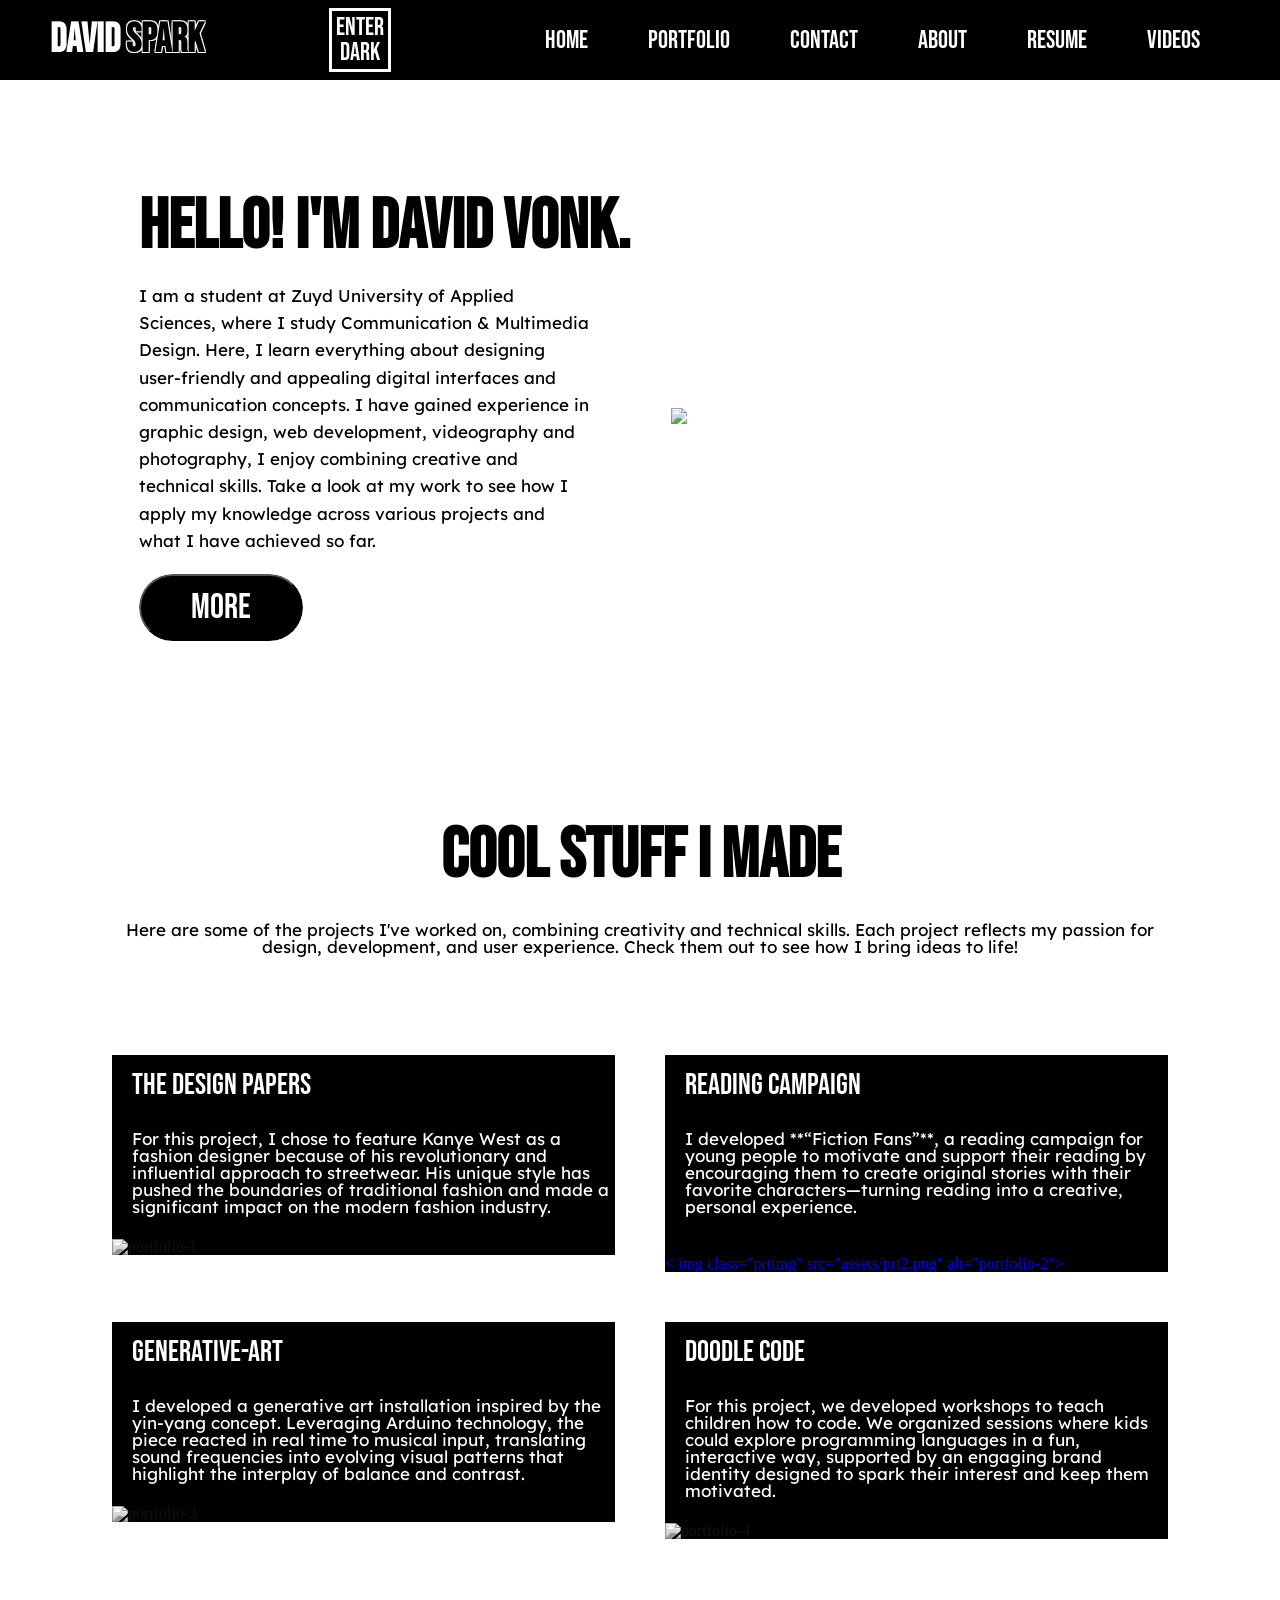
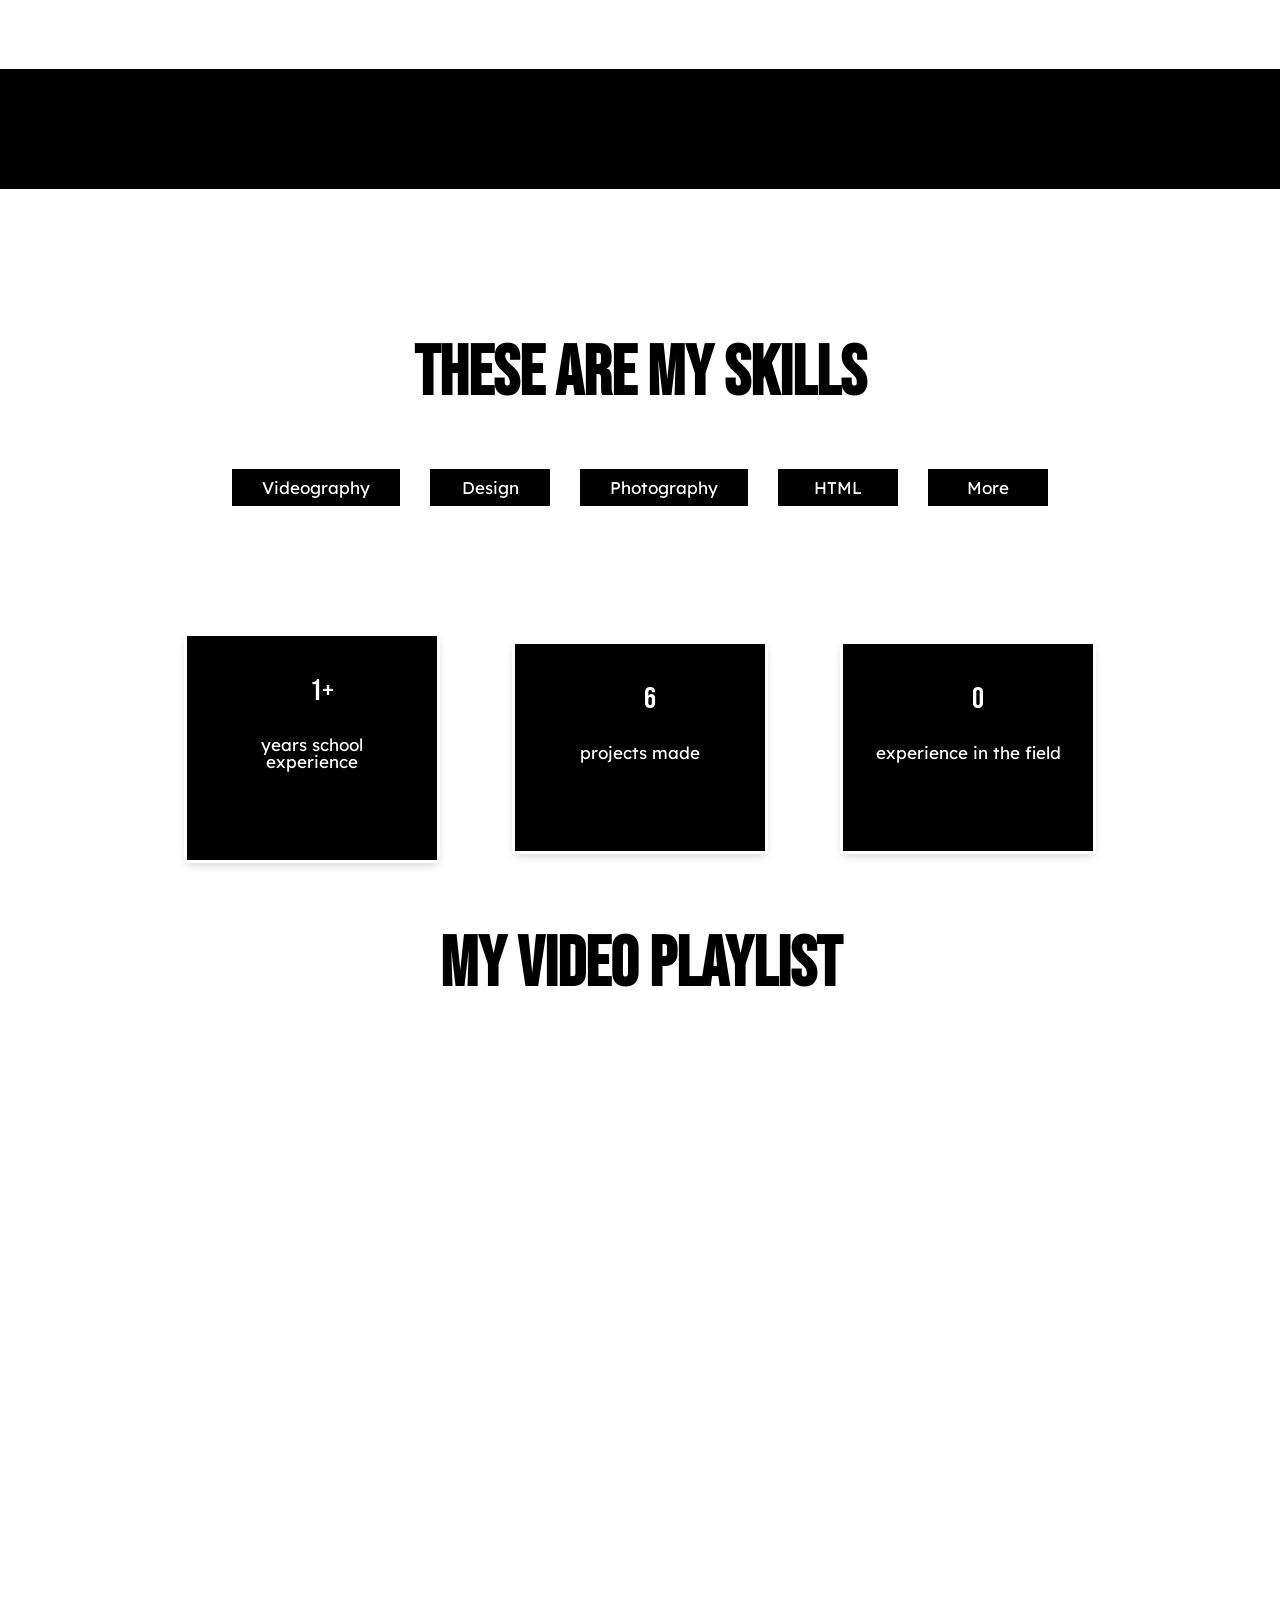
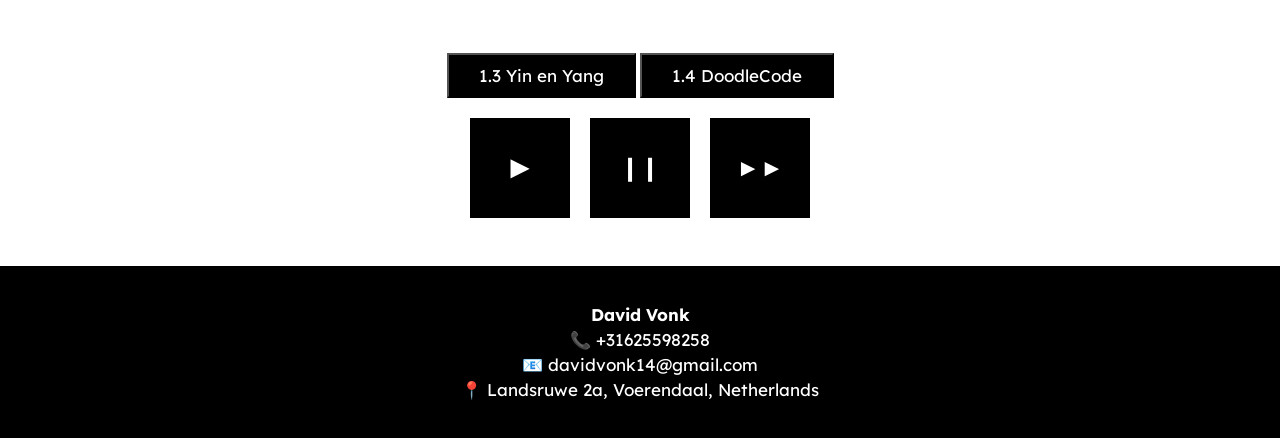
==== index.html @ e2dbc831 "Update index.html" ====
<!DOCTYPE html>
<html lang="en">
<head>
    <meta charset="UTF-8">
    <meta name="viewport" content="width=device-width, initial-scale=1.0">
    <title>Document</title>
    <link rel="stylesheet" href="css/reset.css">

    <script src="https://cdnjs.cloudflare.com/ajax/libs/p5.js/1.9.0/p5.min.js"></script>

    <link rel="stylesheet" href="css/map.css">
    <link rel="preconnect" href="https://fonts.googleapis.com">
    <link rel="preconnect" href="https://fonts.gstatic.com" crossorigin>
    <link href="https://fonts.googleapis.com/css2?family=Bebas+Neue&family=Inter:wght@100..900&display=swap" rel="stylesheet">
    <link rel="preconnect" href="https://fonts.googleapis.com">
    <link rel="preconnect" href="https://fonts.gstatic.com" crossorigin>
    <link href="https://fonts.googleapis.com/css2?family=Lexend:wght@100..900&display=swap" rel="stylesheet">
    <script src="js/script.js"></script>

</head>
<body>

    <header>
    <a href="index.html">
        <div class="logo">David <span class="special-font">Spark</span></div>
    </a>
        <div class="dark-mode-toggle" onclick="toggleDarkMode()">
            ENTER<br>DARK
        </div>
        <div class="hamburger">
            <div class="line"></div>
            <div class="line"></div>
            <div class="line"></div>
        </div>

        <nav class="nav-bar">
            <ul>
               <li>
                <a href="index.html" class="Active">Home</a>
               </li> 
               <li>
                <a href="index.html #portoo">Portfolio</a>
               </li>
               <li>
                <a href="#cc">Contact</a>
               </li>
               <li>
                <a href="index7.html">About</a>             
               </li>
               <li>
                <a href="index6.html">Resume</a>
               </li> 
               <li>
                <a href="index.html #vids">Videos</a>
               </li>             
            </ul>
        </nav>
    </header>

    <main>

        <section class="intro">
            <div class="intro-content">
                    <H1>Hello! I'm David Vonk.</H1>
                    <p class="intro-text">I am a student at Zuyd University of Applied Sciences,
                        where I study Communication & Multimedia Design.
                        Here, I learn everything about designing user-friendly and appealing digital interfaces and communication concepts.
                        I have gained experience in graphic design, web development, videography and photography, I enjoy combining creative and technical skills.
                        Take a look at my work to see how I apply my knowledge across various projects and what I have achieved so far.
                    </p>
                <a href="index7.html">
                    <button class="btn">More</button>
                </a>
            </div>
            <div class="intro-image">
                <img src="assets/porto3.png">
            </div>
        </section>

        <section id="portoo" class="grid-cont">

            <div class="titel-prt">
                <h1>cool stuff I made</h1>
                <p> Here are some of the projects I've worked on, combining creativity and technical skills. Each project reflects my passion for design, development, and user experience. Check them out to see how I bring ideas to life!
                </p>
            </div>

        <a href="index2.html">
            <div class="prt"> 
                <h2>The Design Papers</h2>
                <p class="with">
                    For this project, I chose to feature Kanye West as a fashion designer because of his revolutionary and influential approach to streetwear. His unique style has pushed the boundaries of traditional fashion and made a significant impact on the modern fashion industry.
                </p>
                <img class="prtimg" src="assets/prt1.jpg" alt="portfolio-1">
            </div>
        </a>
        
        <a href="index3.html"> 
            <div class="prt">
                <h2>Reading Campaign</h2>
                <p class="with">
                    I developed **“Fiction Fans”**, a reading campaign for young people to motivate and support their reading by encouraging them to create original stories with their favorite characters—turning reading into a creative, personal experience.
                    <br> <br>
                </p>
                < img class="prtimg" src="assets/prt2.png" alt="portfolio-2">
            </div>
        </a>

        <a href="index4.html">
            <div class="prt">
                <h2>Generative-Art</h2>
                <p class="with">
                    I developed a generative art installation inspired by the yin-yang concept. Leveraging Arduino technology, the piece reacted in real time to musical input, translating sound frequencies into evolving visual patterns that highlight the interplay of balance and contrast.
                </p>
                <img class="prtimg" src="assets/prt3.png" alt="portfolio-3">
            </div>
        </a>

        <a href="index5.html">
            <div class="prt">
                <h2>Doodle Code</h2>
                <p class="with">
                    For this project, we developed workshops to teach children how to code. We organized sessions where kids could explore programming languages in a fun, interactive way, supported by an engaging brand identity designed to spark their interest and keep them motivated.
                </p>
                <img class="prtimg" src="assets/prt4.jpg" alt="portfolio-4">
            </div>

        </a>

        </section>

        <section class="sponsor">

        </section>

    

        <h1 class="new">These are my skills</h1>
        <section class="skills">

            <div class="button-container">
                <div class="skill">Videography</div>
                <div class="skill">Design</div>
                <div class="skill">Photography</div>
                <div class="skill">HTML</div>
                <div class="skill">More</div>

            </div>

        </section>

        <section class="stats-section">
            <div class="stat-card">
                <h2>1+</h2>
                <p>years school experience</p>
            </div>
            <div class="stat-card">
                <h2>6</h2>
                <p>projects made</p>
            </div>
            <div class="stat-card">
                <h2>0</h2>
                <p>experience in the field</p>
            </div>
        </section>

        <section id="vids" class="videospeler">
            <h1 class="videottl">My video playlist</h1>
        
            <video width="100%" id="customVideo">
                <source id="video-bron" src="https://player.vimeo.com/progressive_redirect/playback/973363670/rendition/1080p/file.mp4?loc=external&signature=aca9e678177699e0b2934cfef1f76e3c125cc70e1050b2417d7888c3756e7bf9">
                Your browser does not support the video tag.
            </video>

            <div class="vidbtns">
                <button id="video1" class="vidbtn">1.3 Yin en Yang</button>
                <button id="video2" class="vidbtn">1.4 DoodleCode</button>
            </div>

            <div class="flexvid">
                <button id="playBtn"><span>&#9658;</span></button>
                <button id="pauseBtn"><span>&#10073;&#10073;</span></button>
                <button id="forwardBtn"><span>&#9658;&#9658;</span></button>
            </div>
        </section>
        
    </main>

    <footer id="cc">
        <div class="footer-container">
          <p><strong>David Vonk</strong></p>
          <p>📞 +31625598258</p>
          <p>📧 <a href="mailto:davidvonk14@gmail.com">davidvonk14@gmail.com</a></p>
          <p>📍 Landsruwe 2a, Voerendaal, Netherlands</p>
        </div>
      </footer>
    
</body>
---- css/map.css ----
* {
    margin: 0;
    padding: 0;
    list-style: none;
    text-decoration: none;
    box-sizing: border-box;
  }

  html {
    scroll-behavior: smooth;
  }

  html, body {
    height: 100%;
    margin: 0;
  }
  
  body {
    display: flex;
    flex-direction: column;
  }
  
  main {
    flex: 1;
  }


  body {
    background: var(--bg-color, white);
    color: var(--text-color, black);
    transition: background-color 0.5s ease, color 0.5s ease;
}

.dark-mode {
    --bg-color: black;
    --text-color: white;
    
}

.dark-mode-toggle {
    color: white;
    cursor: pointer;
    font-size: 25px;
    text-align: center;
    outline: solid white;
    padding: 4px 4px 4px 4px;
}

  header {
    width: 100%;
    height: 80px;
    background: black;
    outline: solid white;
    display: flex;
    align-items: center;
    justify-content: space-between;
    padding: 0 100px;
    font-family: "Bebas Neue", sans-serif;
    font-weight: 400;
    position: fixed;
    top: 0;
    left: 0;
    width: 100%;
    z-index: 1000; /* Ensure the header is on top of other content */
  }

  .special-font {
    color: black;
    text-shadow: 
    -1px -1px 0 #ffffff, /* Schaduw naar links boven */
    1px -1px 0 #ffffff,  /* Schaduw naar rechts boven */
    -1px 1px 0 #ffffff,  /* Schaduw naar links onder */
    1px 1px 0 #ffffff;   /* Schaduw naar rechts onder */
  }
  

  .logo {
    font-size: 40px;
    font-weight: bold;
    color: white;
    cursor: pointer;
  }

  .hamburger {
    display: none;

  }

  .nav-bar ul {
    display: flex;
  }

  .nav-bar ul li a {
    display: block;
    color: #fefefe;
    font-size: 25px;
    padding: 10px 25px;
    border-radius: 50px;
    transition: 0.2s;
    margin: 0 5px;
  }

  .nav-bar ul li a:hover {
    color: black;
    background: white;
  }

  .nav-bar ul li a.active {
    color: black;
    background: white;
  }

  @media only screen and (max-width: 1320px) {
    header {
        padding: 0 50px;
    }
  }

  @media only screen and (max-width: 1100px) {
    header {
        padding: 0 30px;
    }
  }

  @media only screen and (max-width: 1000px) {
    .hamburger {
        display: block;
        cursor: pointer;
    }
    .hamburger .line {
        width: 30px;
        height: 3px;
        background: white;
        margin: 6px 0;

    }
    .nav-bar {
        height: 0;
        position: absolute;
        top: 60px;
        left: 0;
        right: 0;
        width: 100vw;
        background: black;
        transition: 0.5s;
        overflow: hidden;
    }
    .nav-bar.active{
        margin-top: 22px;
        height: 450px;  
    }
    .nav-bar ul {
        display: block;
        width: fit-content;
        margin: 80px auto 0 auto;
        text-align: center;
        transition: 0.5s;
        opacity: 0;
    }
    .nav-bar.active ul {
        opacity: 1;

    }
    .nav-bar ul li a {
        margin-bottom: 12px;

    }
  }
  

  h1 {
    font-family: "Bebas Neue", sans-serif;
    font-size: 70px;
    font-weight: 700;
    font-style: normal;
  }

  p {
    font-family: "Lexend", sans-serif;
    font-size: 17px;
    margin: 30px 0 50px;
  }

.intro-text {
    width: 90%;
    margin: 20px 0;
    line-height: 1.6;
}

.intro {
    display: flex;
    align-items: center;
    padding: 112px 139px 50px 139px;
    margin-top: 80px;
    
}

.intro-content {
    width: 50%;

}

.intro-image {
    width: 50%;
    border-radius: 15px;
    display: flex;
    
}

.intro-image img {
    width: auto;
    margin-left: 31px;
    overflow: auto;
}

.btn {
    background: black;
    color: white;
    outline: 2px solid white;
    border-radius: 50px;
    font-size: 35px;
    font-family: "Bebas Neue", sans-serif;
    padding: 10px 50px;
}

.btn:hover, .vidbtn:hover {
    background: white;
    color: black;
    transition: 0.3s;
}

@media (max-width: 950px) {
    .intro {
        margin-top: 80px;
        flex-direction: column;
        padding: 50px 20px;
        text-align: center; /* Algemene tekstcentrering voor de sectie */
    }

    .intro-content, .intro-image {
        width: 100%;
        text-align: center;
    }

    .intro-image img {
        margin-left: 0;
        margin-top: 20px;
    }

    .intro-text {
        width: 90%;
        margin: 20px auto; /* Automatisch marges toepassen voor centrale uitlijning */
        line-height: 1.6;
    }
}



.grid-cont{
    display: grid;
    grid-template-columns: repeat(2, 1fr);
    grid-template-rows: auto auto auto;
    gap: 50px;
    padding: 130px 112px;
}
.titel-prt{
    grid-column: 1 / -1;
    text-align: center;
    stroke: none;

}


.grid-cont .titel-portfolio p{
    width: 864px;
    margin: 0 auto;
}

h2 {
    padding-left: 20px;
    font-family: "Bebas Neue", sans-serif;
    color: white;
    font-size: 30px;
    font-weight: 200;
    font-style: normal;

}

.with {
    color: white;
    padding-left: 20px;
}

.grid-cont .prt img{
    width: 100%;
}

.grid-cont .prt h2{
    margin-bottom: 16px;
    margin-top: 15px;
}

.grid-cont .prt p{
    margin-bottom: 24px;

}

.prt{
    background: black;
    transition: transform 0.3s, box-shadow 0.3s;
    position: relative; 
    overflow: hidden; 
    outline: 2px solid white;
}


.prt:hover {
    transform: scale(1.05);
    box-shadow: 0 4px 10px rgba(0, 0, 0, 0.2);
    cursor: pointer;
}

.prtimg {
    width: 100%; 
    filter: grayscale(100%); 
    transition: filter 0.3s ease-in-out; 
}


.prt:hover .prtimg {
    filter: grayscale(0%);
}

@media (max-width: 850px) {
    .grid-cont {
        grid-template-columns: 1fr; 
        gap: 30px; 
        padding: 30px 20px;
    }
}


.sponsor{
    background-color: black;
    outline: solid white;
    margin: 0 auto;
    padding: 60px 112px;
}

h3{
    font-family: Arial, Helvetica, sans-serif;
    margin-bottom: 16px;
    margin-left: 30px;
    color: white;
    text-align: center;
    margin-top: -20px;
    margin-bottom: 50px;
}

.sponsorcnt{
    display: flex;
    flex-wrap: wrap;
    justify-content: space-around;
    align-items: center;

}

.sponsorcnt img{
    margin-right: 10px;
    min-width: 150px;
    max-height: 32px;
}

.new { 
    text-align: center;
    margin-top: 150px;
}

.logopd {
    padding-top: 10px;
}

.skills {
    display: flex;
    justify-content: center;
    padding: 60px 5%; 
    box-sizing: border-box;
}

.button-container {
    display: flex;
    flex-wrap: wrap; 
    justify-content: center;
    gap: 30px;
}

.skill {
    background: black;
    color: white;
    outline: 2px solid white;
    font-size: 17px;
    font-family: "Lexend", sans-serif;
    padding: 10px 30px; 
    text-align: center;
    min-width: 120px; 
    box-sizing: border-box; 
}


.stats-section {
    display: flex;
    justify-content: space-around;
    align-items: center;
    width: 80%;
    margin: 50px auto;
    padding: 20px;
}

.stat-card {
    background-color: black;
    color: white;
    outline: solid white;
    padding: 40px 30px;
    text-align: center;
    width: 250px;
    box-shadow: 0 4px 10px rgba(0, 0, 0, 0.2);
    transition: transform 0.3s, box-shadow 0.3s;
}



.stat-card:hover {
    transform: scale(1.05);
    box-shadow: 0 6px 15px rgba(0, 0, 0, 0.3);
    cursor: pointer;
}

@media (max-width: 1020px) {
    .stats-section {
        flex-direction: column;
        align-items: center;
    }

    .stat-card {
        margin-bottom: 20px;
        width: 80%;
    }
}


.videottl {
    text-align: center;
}

.videospeler {
    position: relative;
    margin: 100px 100px 0px 100px;
    max-width: 1300px;
    margin: 0 auto;
    box-sizing: border-box;
}


#customVideo {
    width: 100%;
    outline: none; 
    filter: grayscale(100%);
    transition: filter 0.5s ease;

}

video::-webkit-media-controls {
    display: none !important;
}

video::-moz-media-controls {
    display: none !important;
}

video::-ms-media-controls {
    display: none !important;
}

/* Stijl de videoknoppen */
#playBtn, #pauseBtn, #forwardBtn {
    height: 100px;
    width: 100px;
    border: none;
    background: black;
    color: white;
    outline: 2px solid white;
    font-size: 1em;
    margin: 0 10px; /* Voeg ruimte toe tussen knoppen */
    cursor: pointer;
}

#playBtn span {
    font-size: 2em; /* Pas de grootte van het play-icoon aan */
}

#pauseBtn span, #forwardBtn span {
    font-size: 1.5em; /* Pas de grootte van de pauze- en vooruiticoontjes aan */
}

.flexvid {
    display: flex;
    justify-content: center; /* Plaats de knoppen in het midden */
    margin-top: 20px; /* Voeg wat ruimte boven de knoppen toe */
}
.vidbtns {
    text-align: center;
}
.vidbtn {
    background: black;
    color: white;
    outline: 2px solid white;
    font-size: 17px;
    font-family: "Lexend", sans-serif;
    padding: 10px 30px; 
    text-align: center;
    cursor: pointer;
    margin-top: 10px;

}

/* Media query voor schermen kleiner dan 524px */
@media (max-width: 630px) {
    .videospeler {
        margin: 0; /* Verwijder de marges rond de videospeler */
    }
    
    #customVideo {
        width: 100%; /* Maak de video de volledige breedte van het scherm */
        height: auto; /* Behoud de verhouding van de video */
    }

    
    #playBtn, #pauseBtn, #forwardBtn {
        width: 50px; /* Maak de knoppen kleiner voor kleinere schermen */
        height: 50px;
        margin: 10px 0; /* Voeg ruimte toe tussen knoppen */
    }
}

.xtrmargin {
    margin-left: 100px;
    margin-right: 100px;
}

.ttmargin {
    margin-top: 200px;
}

.gallery { 
    margin: 2rem 0;
    overflow-x: hidden; /* voorkomt gekke scrollbars */
  }
  
  .row {
    display: flex;
    justify-content: center;
    gap: 1rem;
    margin-bottom: 1rem;
    /* LET OP: geen flex-wrap! */
  }
  
  .row img {
    height: 600px;
    width: auto;
    max-width: 100%;
    object-fit: cover;
    transition: transform 0.3s ease;
    cursor: pointer;
  }
  
  .row img:hover {
    transform: scale(1.05);
  }
  
  /* Media query: alleen hoogte kleiner maken, breedte blijft auto */
  @media (max-width: 768px) {
    .row img {
      height: 400px; /* verklein alleen de hoogte */
    }
  }
  
  @media (max-width: 500px) {
    .row img {
      height: 250px; /* nog kleiner op hele kleine schermen */
    }
  }
  
  footer {
    background-color: #000000;
    color: white;
    padding: 2rem;
    text-align: center;
    margin-top: 3rem;
    outline: solid white;
  }
  
  footer .footer-container {
    display: inline-block;
    max-width: 800px;
    width: 100%;
  }
  
  footer p {
    margin: 0.5rem 0;
  }
  
  footer a {
    color: #fff;
    text-decoration: none;
    transition: color 0.3s ease;
  }
  
  footer a:hover {
    color: #ff6347; /* kleurtje bij hover, kan je aanpassen */
  }
  
  .download-section {
    text-align: center;    /* centreert alle inline(-block) kinderen */
    margin: 2rem 0;         /* optionele verticale ruimte erboven/eronder */
  }
  
  .download-link {
    margin-top: 200px;
    display: inline-block;  /* zodat padding, background e.d. goed werkt */
    padding: 0.75rem 1.5rem;
    background-color: #000000;
    color: #fff;
    text-decoration: none;
    outline: solid white;
  }
  
  .download-link:hover {
    transform: scale(1.1); 
    }

    .about-me {
        padding: 120px 2rem 2rem 2rem; /* Top padding zodat alles onder de header begint */
        max-width: 900px;
        margin: 0 auto;
      }
      
      .about-me section {
        margin-bottom: 3rem;
      }
      
      .about-me h1 {
        font-size: 2rem;
        margin-bottom: 1rem;
      }
      
      .about-me p {
        font-size: 1.1rem;
        line-height: 1.6;
      }
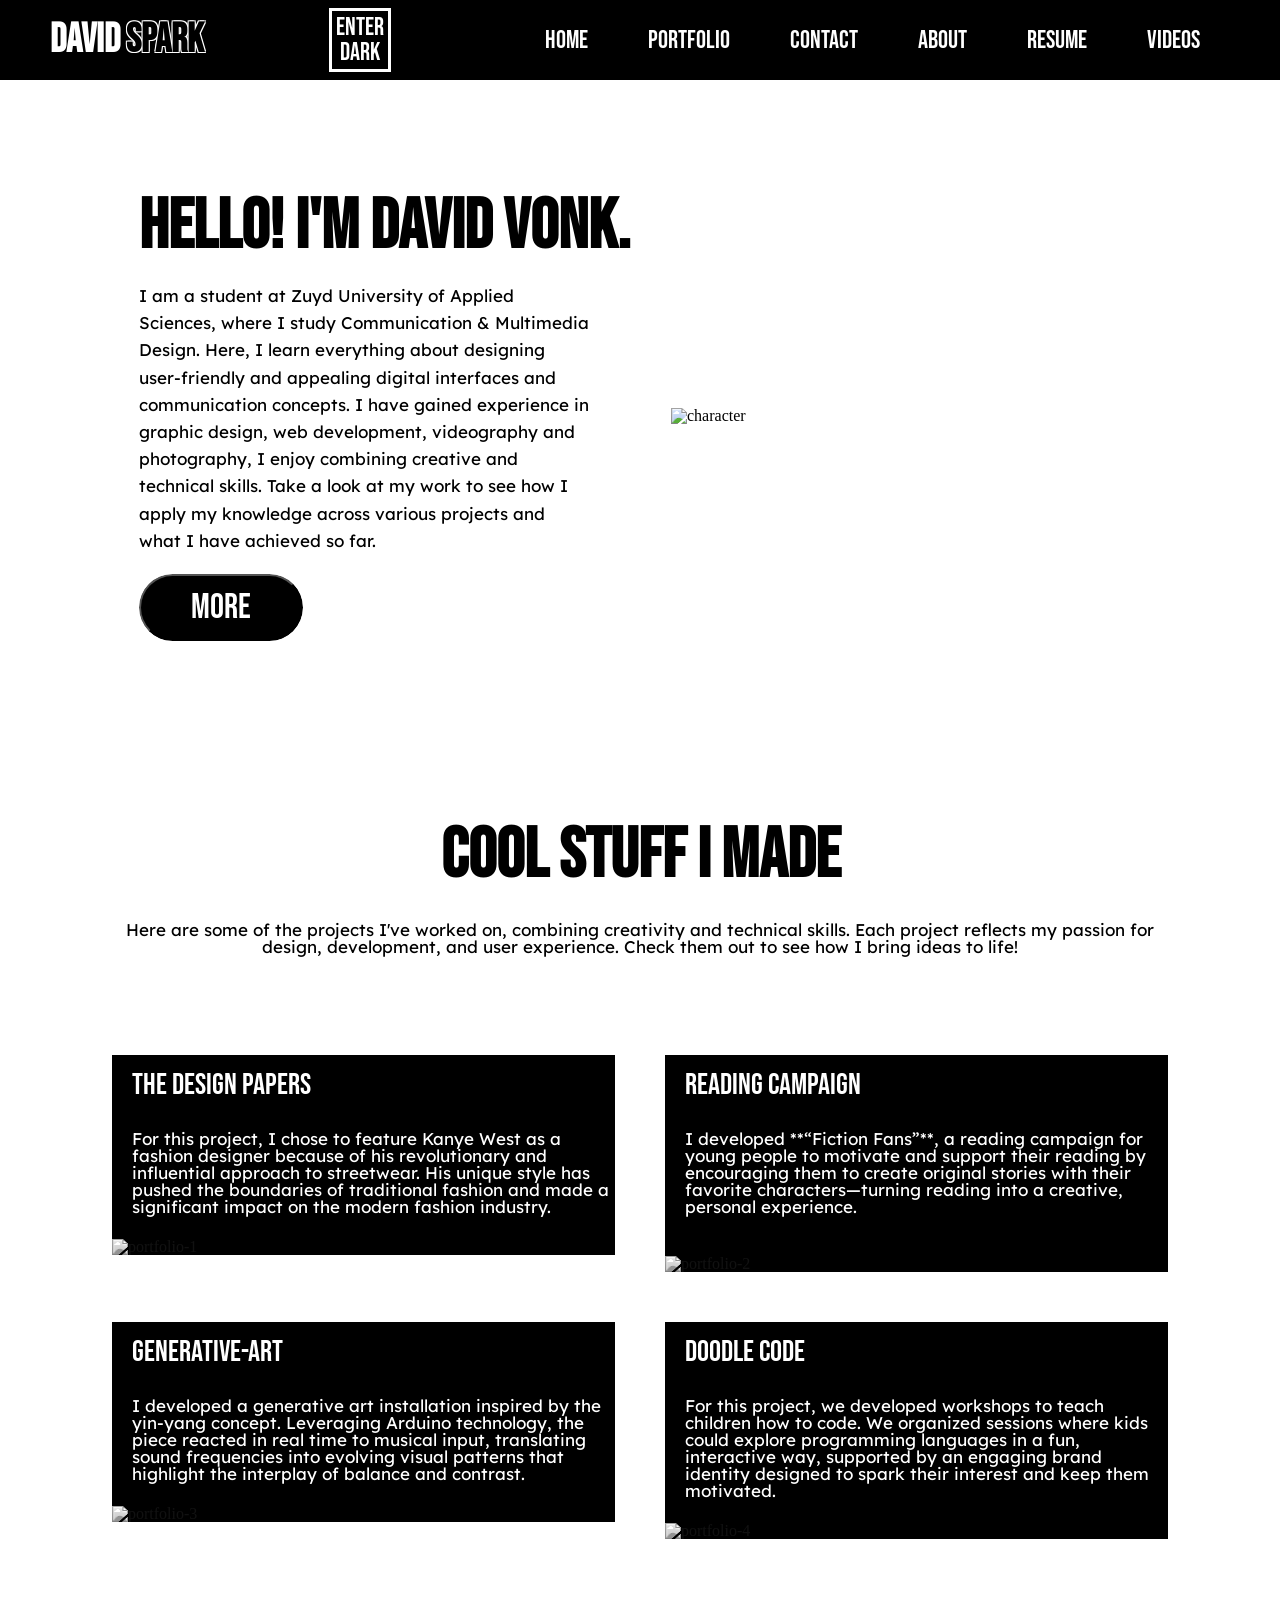
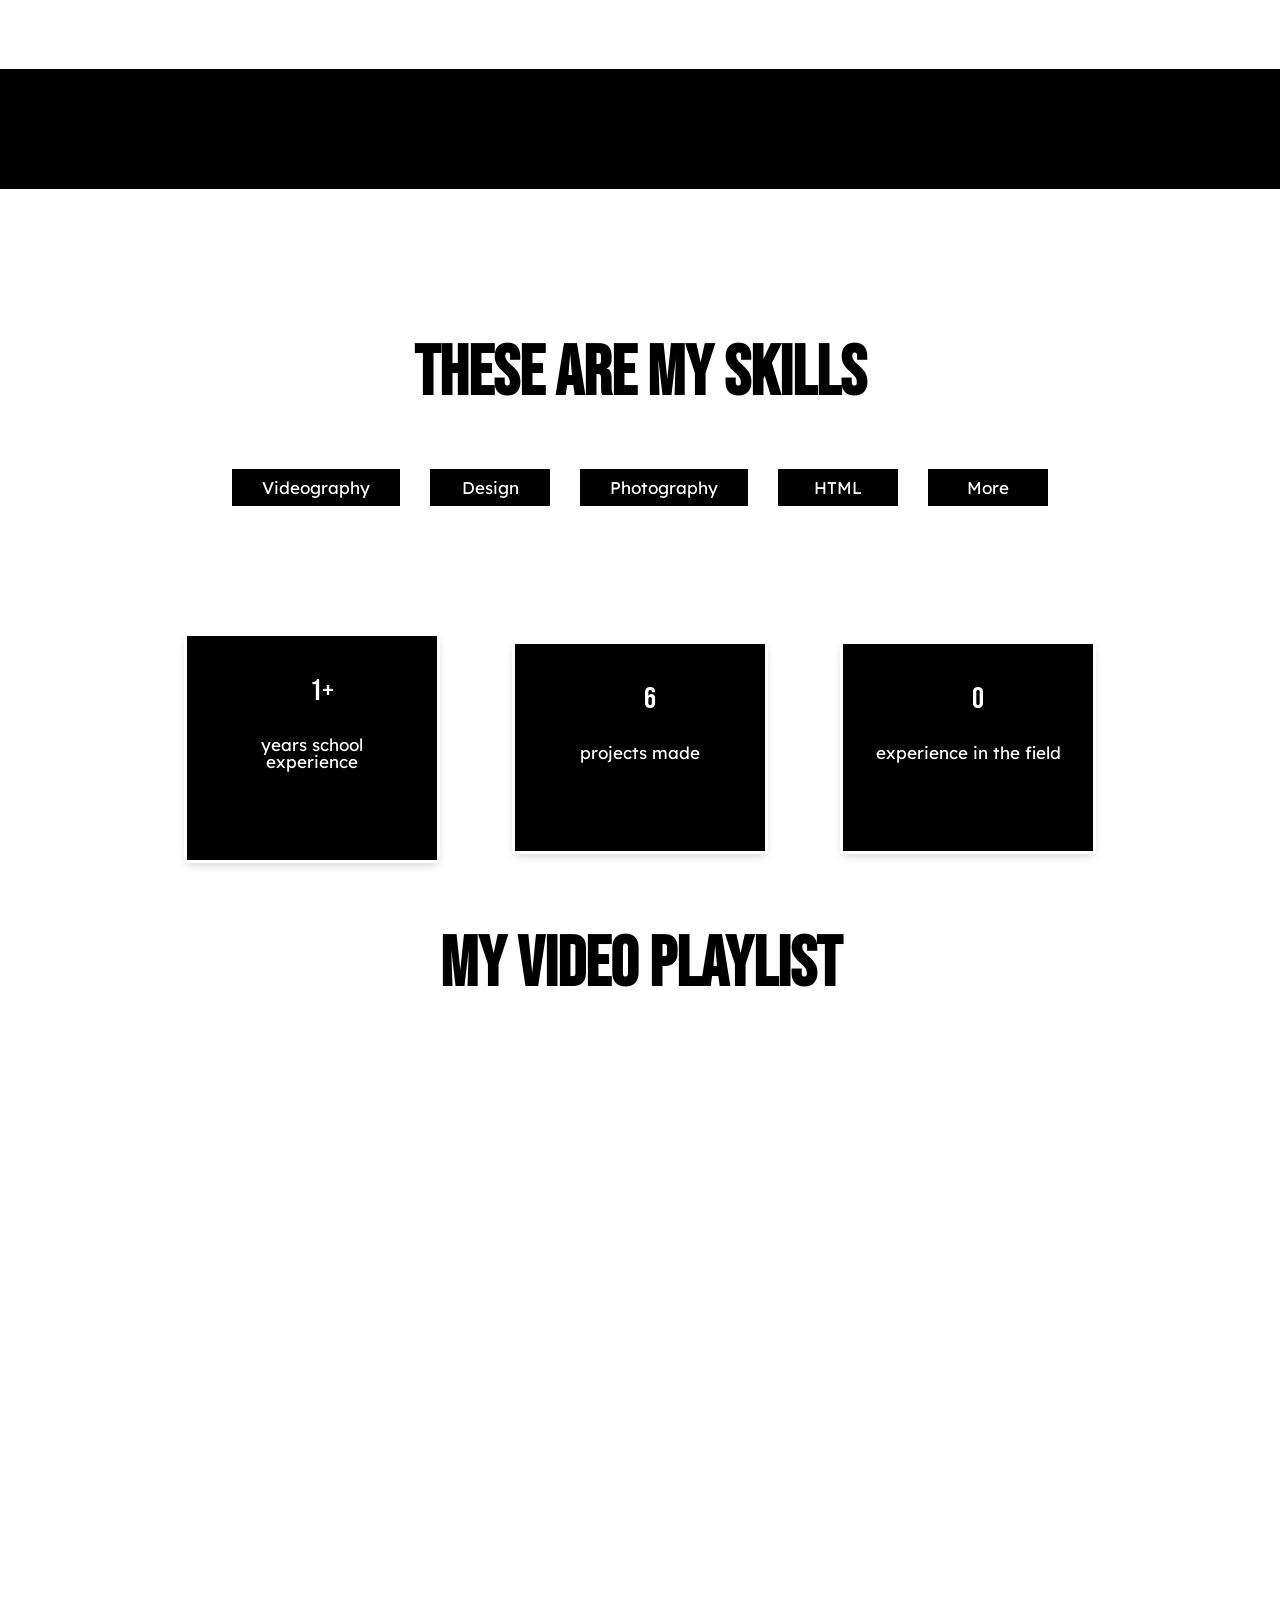
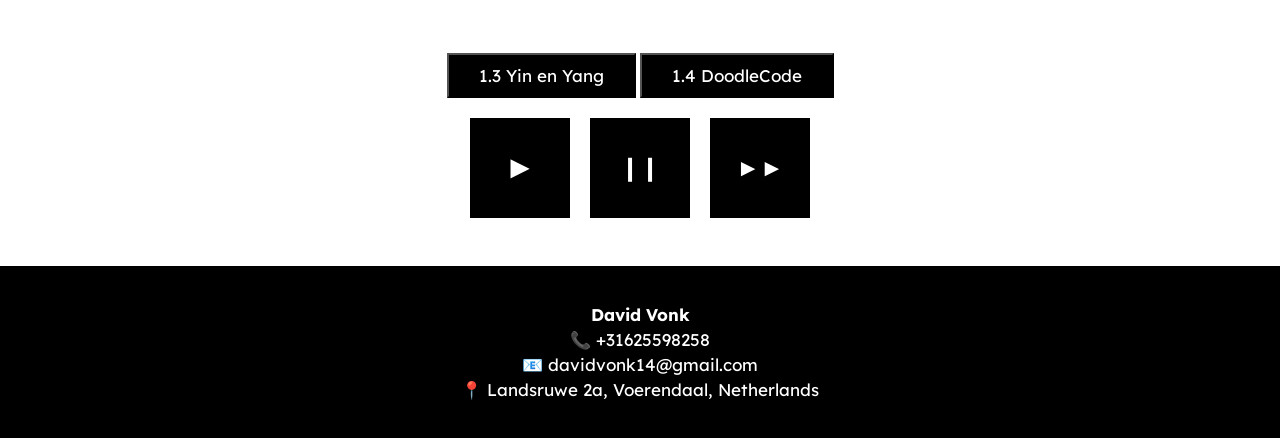
==== commit a8b8ee3e: "Update index.html" ====
--- a/index.html
+++ b/index.html
@@ -73,7 +73,7 @@
                 </a>
             </div>
             <div class="intro-image">
-                <img src="assets/porto3.png">
+                <img src="assets/porto3.png" alt="character">
             </div>
         </section>
 
@@ -102,7 +102,7 @@
                     I developed **“Fiction Fans”**, a reading campaign for young people to motivate and support their reading by encouraging them to create original stories with their favorite characters—turning reading into a creative, personal experience.
                     <br> <br>
                 </p>
-                < img class="prtimg" src="assets/prt2.png" alt="portfolio-2">
+                <img class="prtimg" src="assets/prt2.png" alt="portfolio-2">
             </div>
         </a>
 
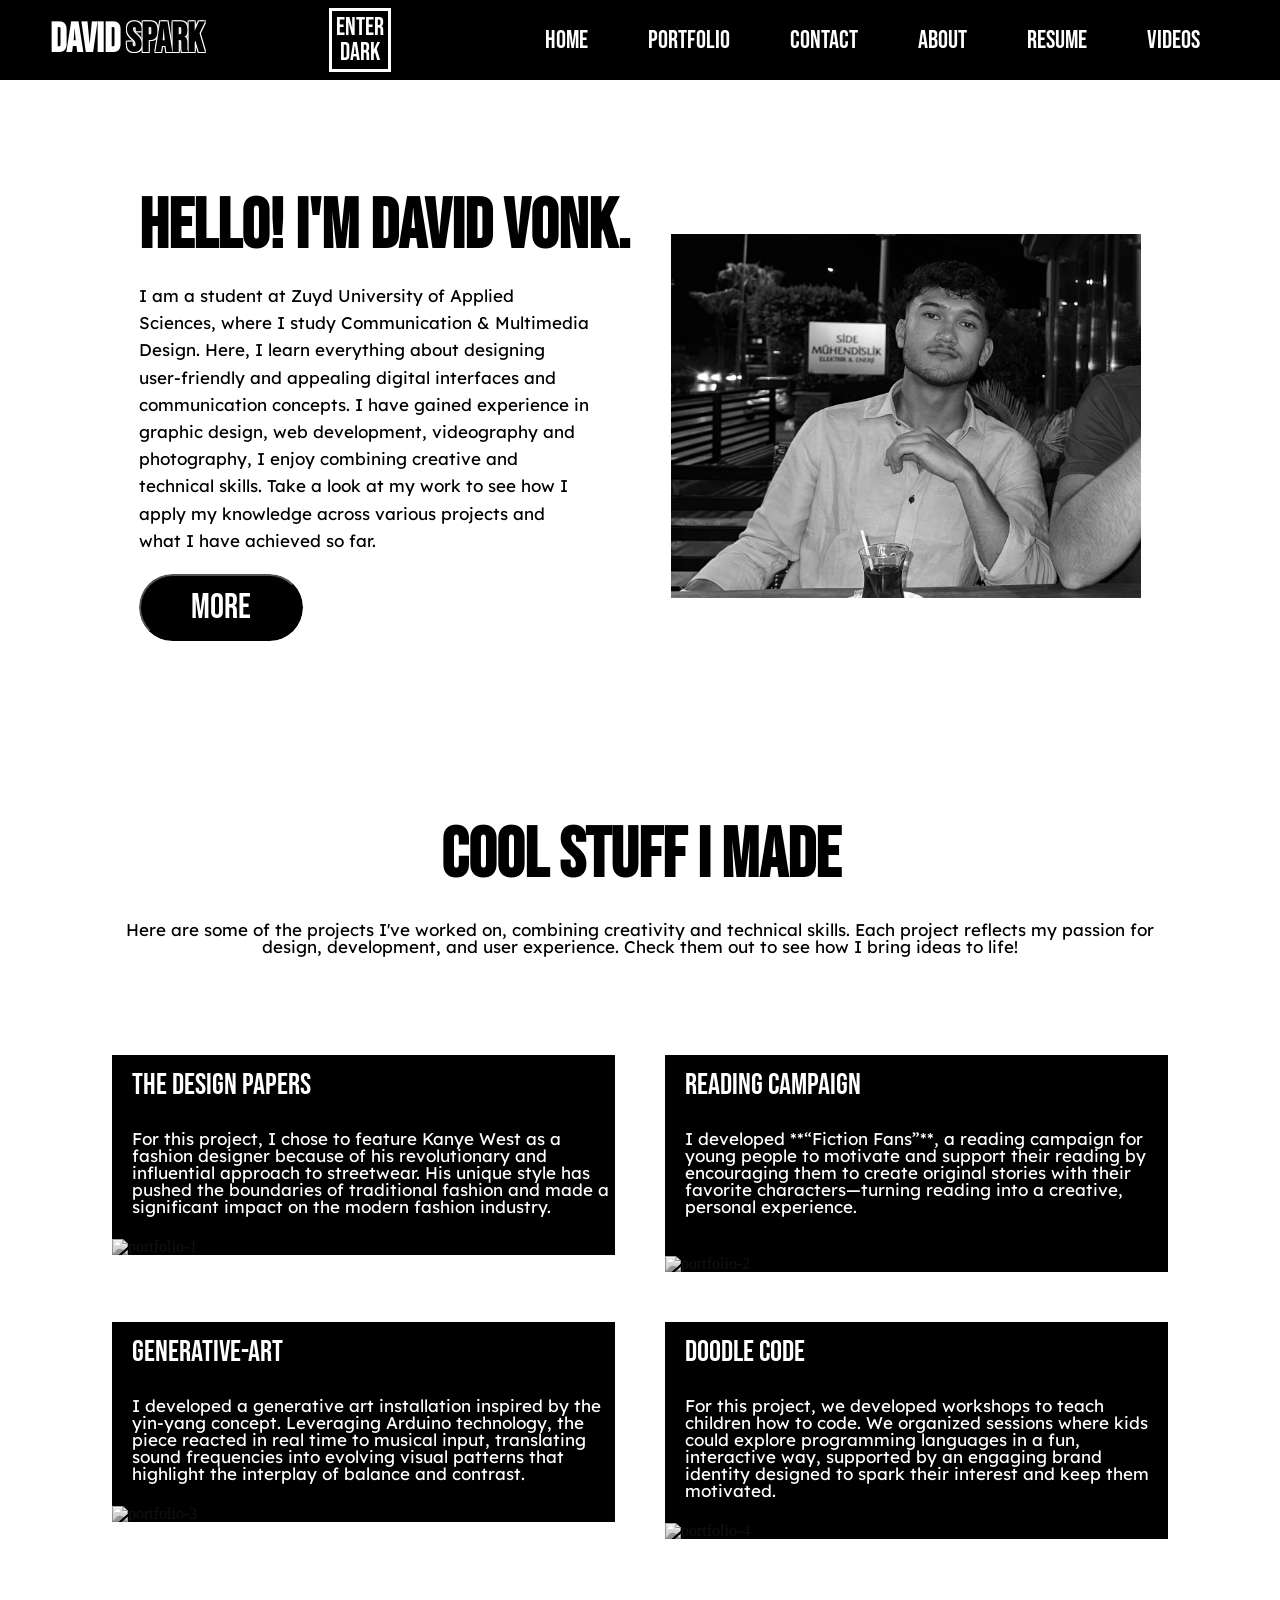
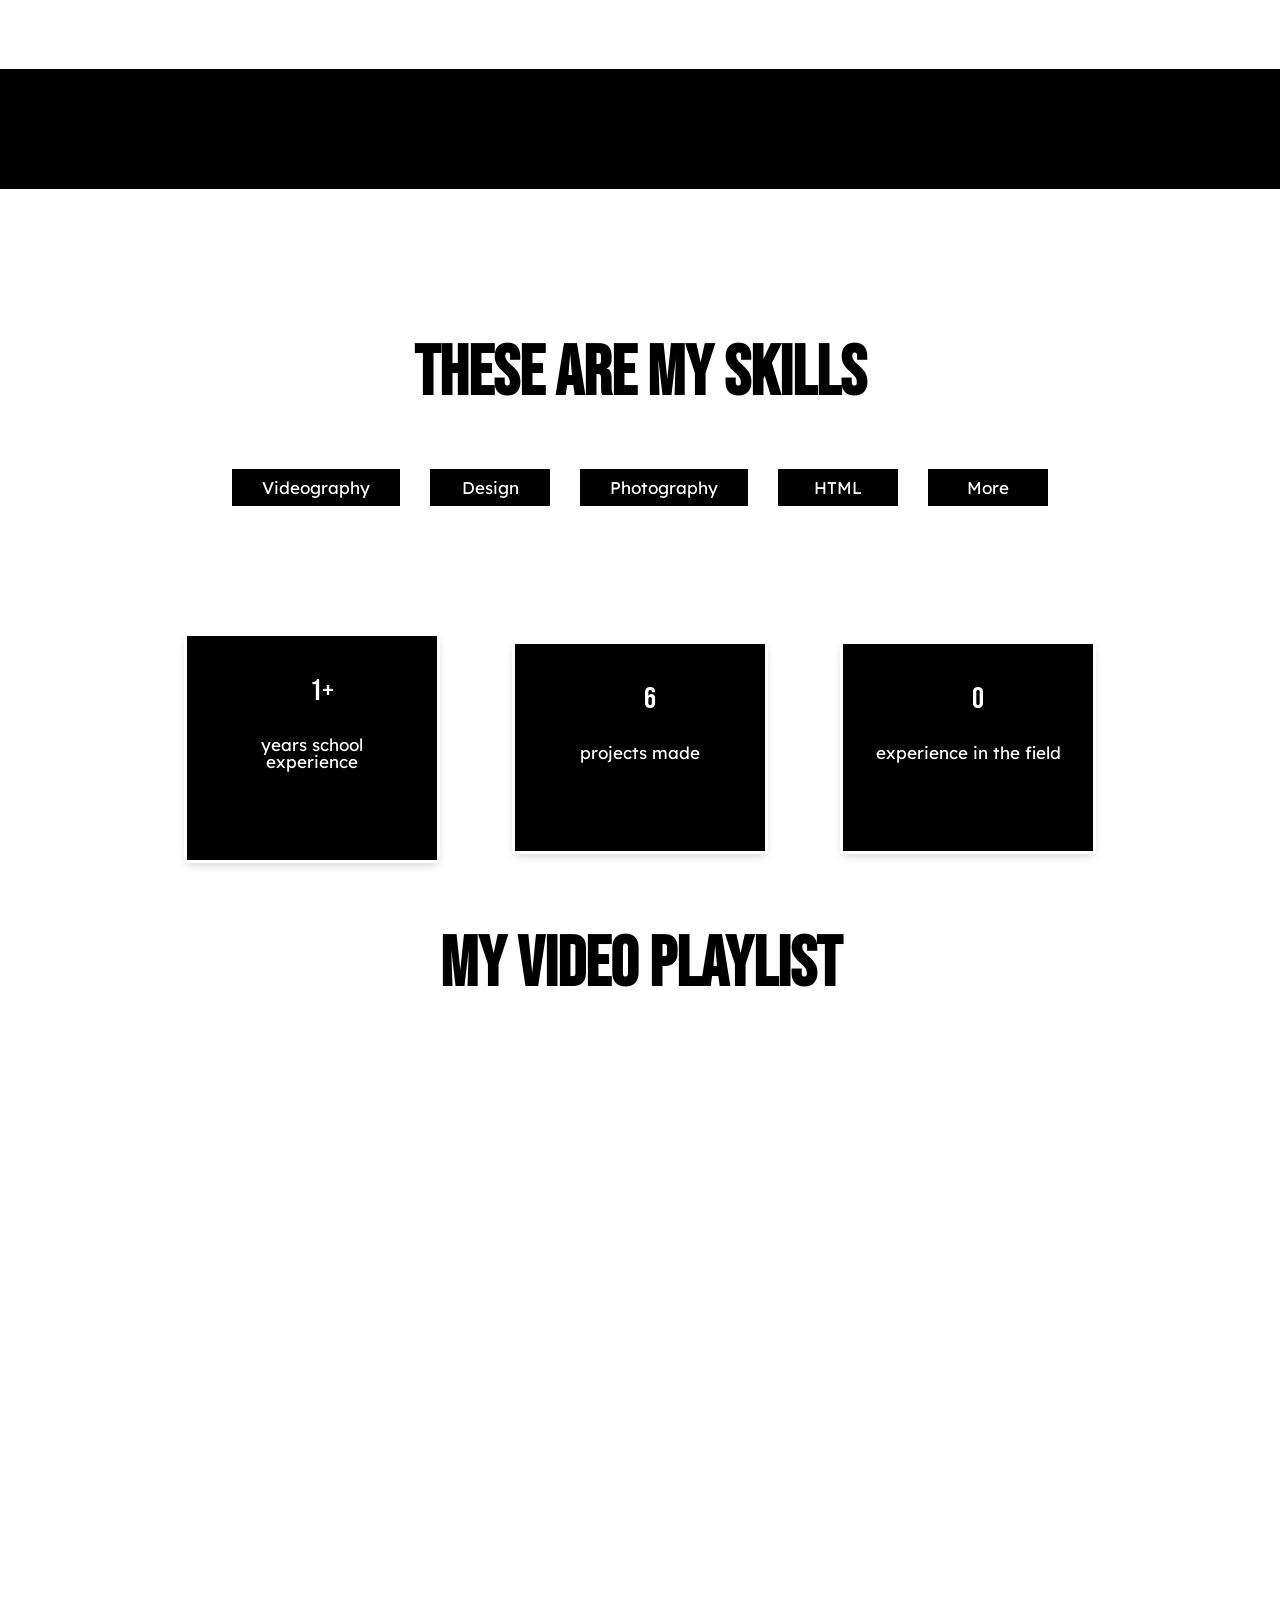
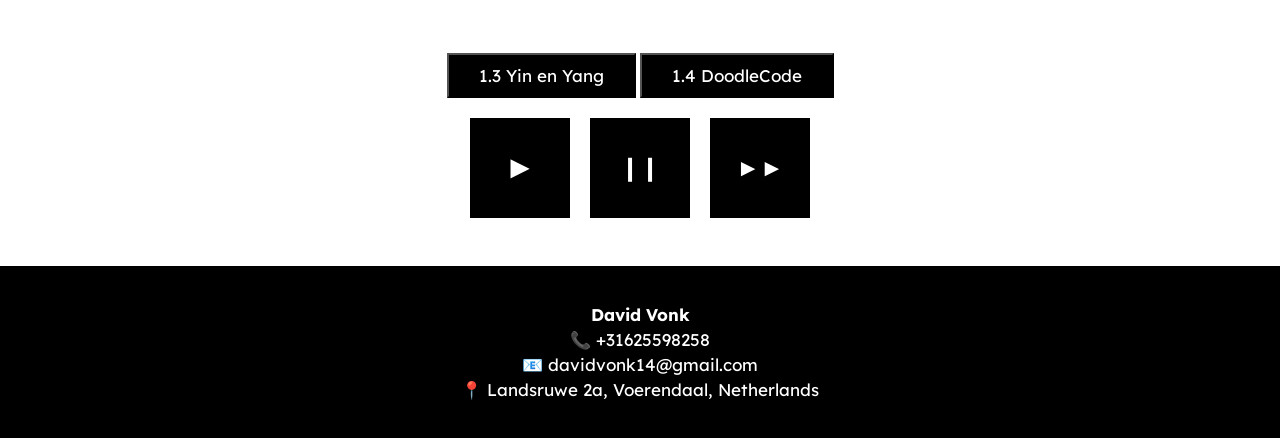
==== commit fff53b3e: "Update index.html" ====
--- a/index.html
+++ b/index.html
@@ -39,7 +39,7 @@
                 <a href="index.html" class="Active">Home</a>
                </li> 
                <li>
-                <a href="index.html #portoo">Portfolio</a>
+                <a href="#portoo">Portfolio</a>
                </li>
                <li>
                 <a href="#cc">Contact</a>
@@ -73,7 +73,7 @@
                 </a>
             </div>
             <div class="intro-image">
-                <img src="assets/porto3.png" alt="character">
+                <img src="Assets/porto3.png" alt="character">
             </div>
         </section>
 
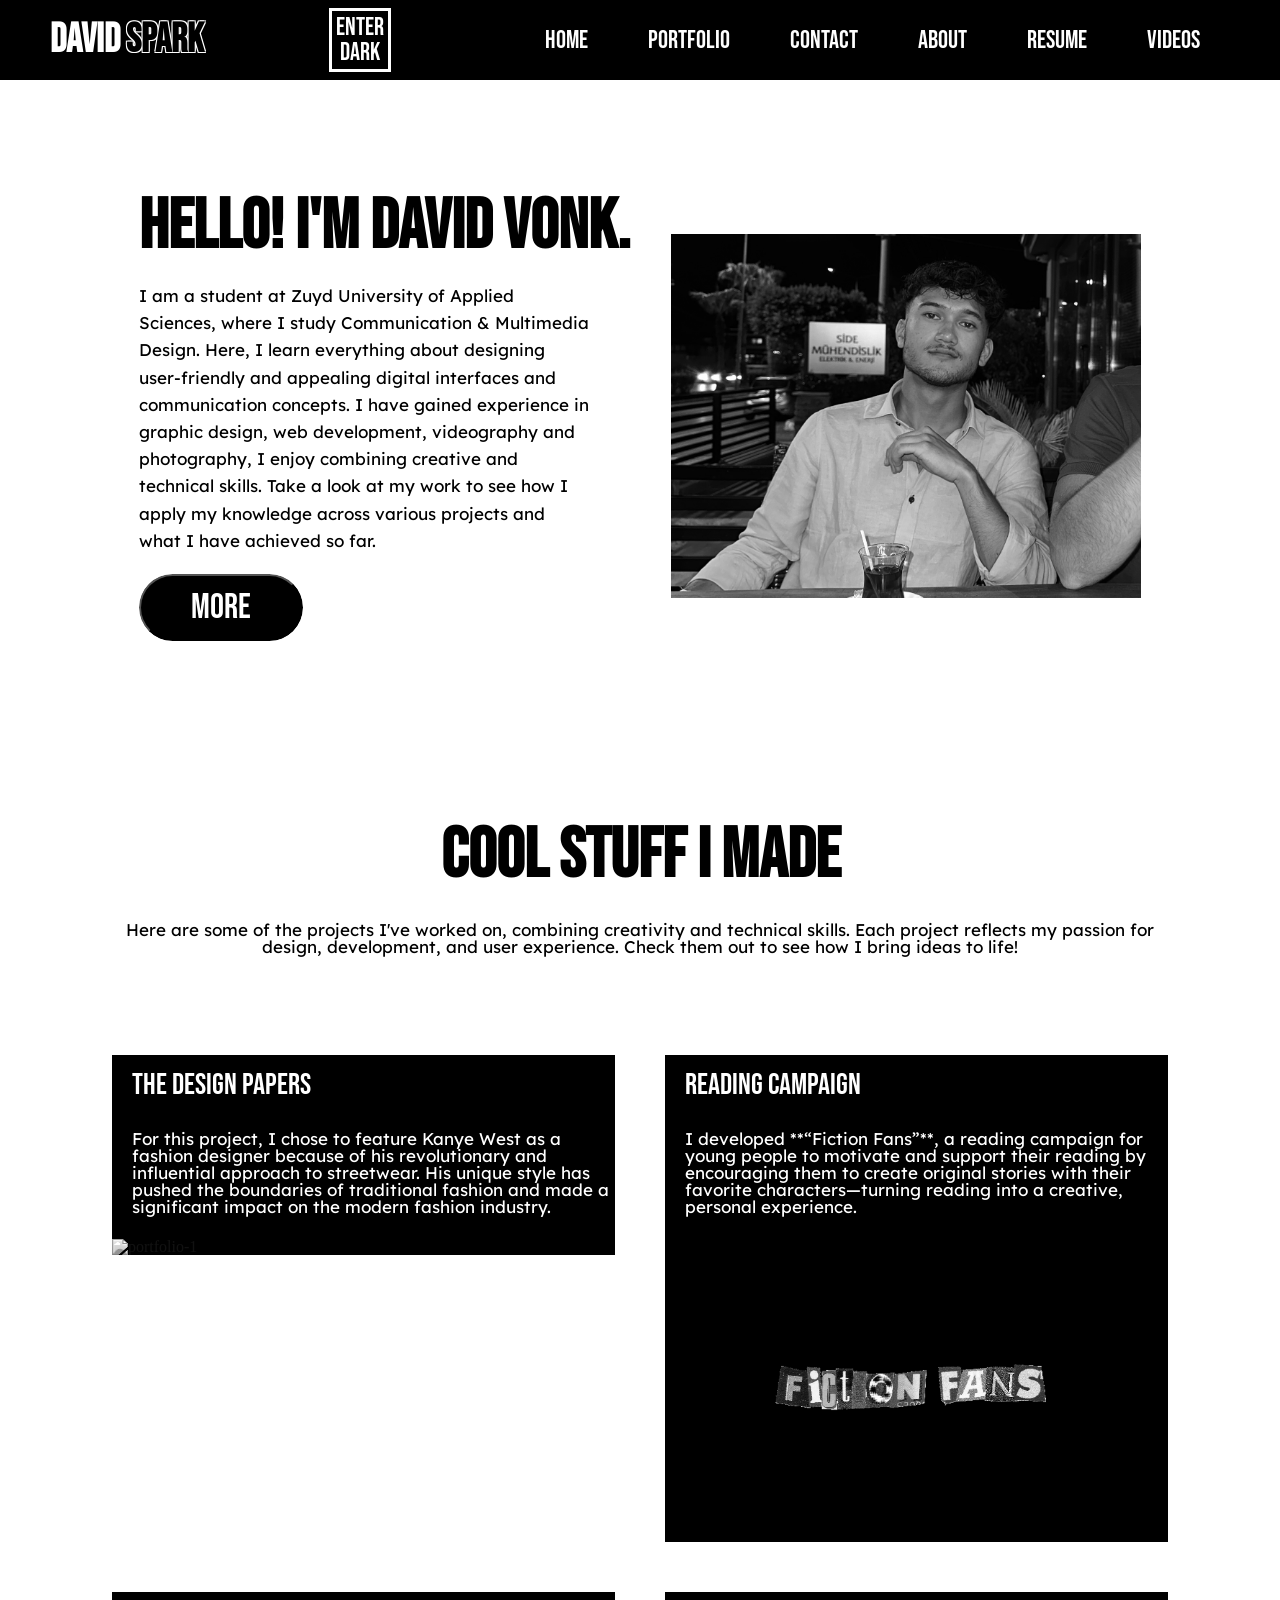
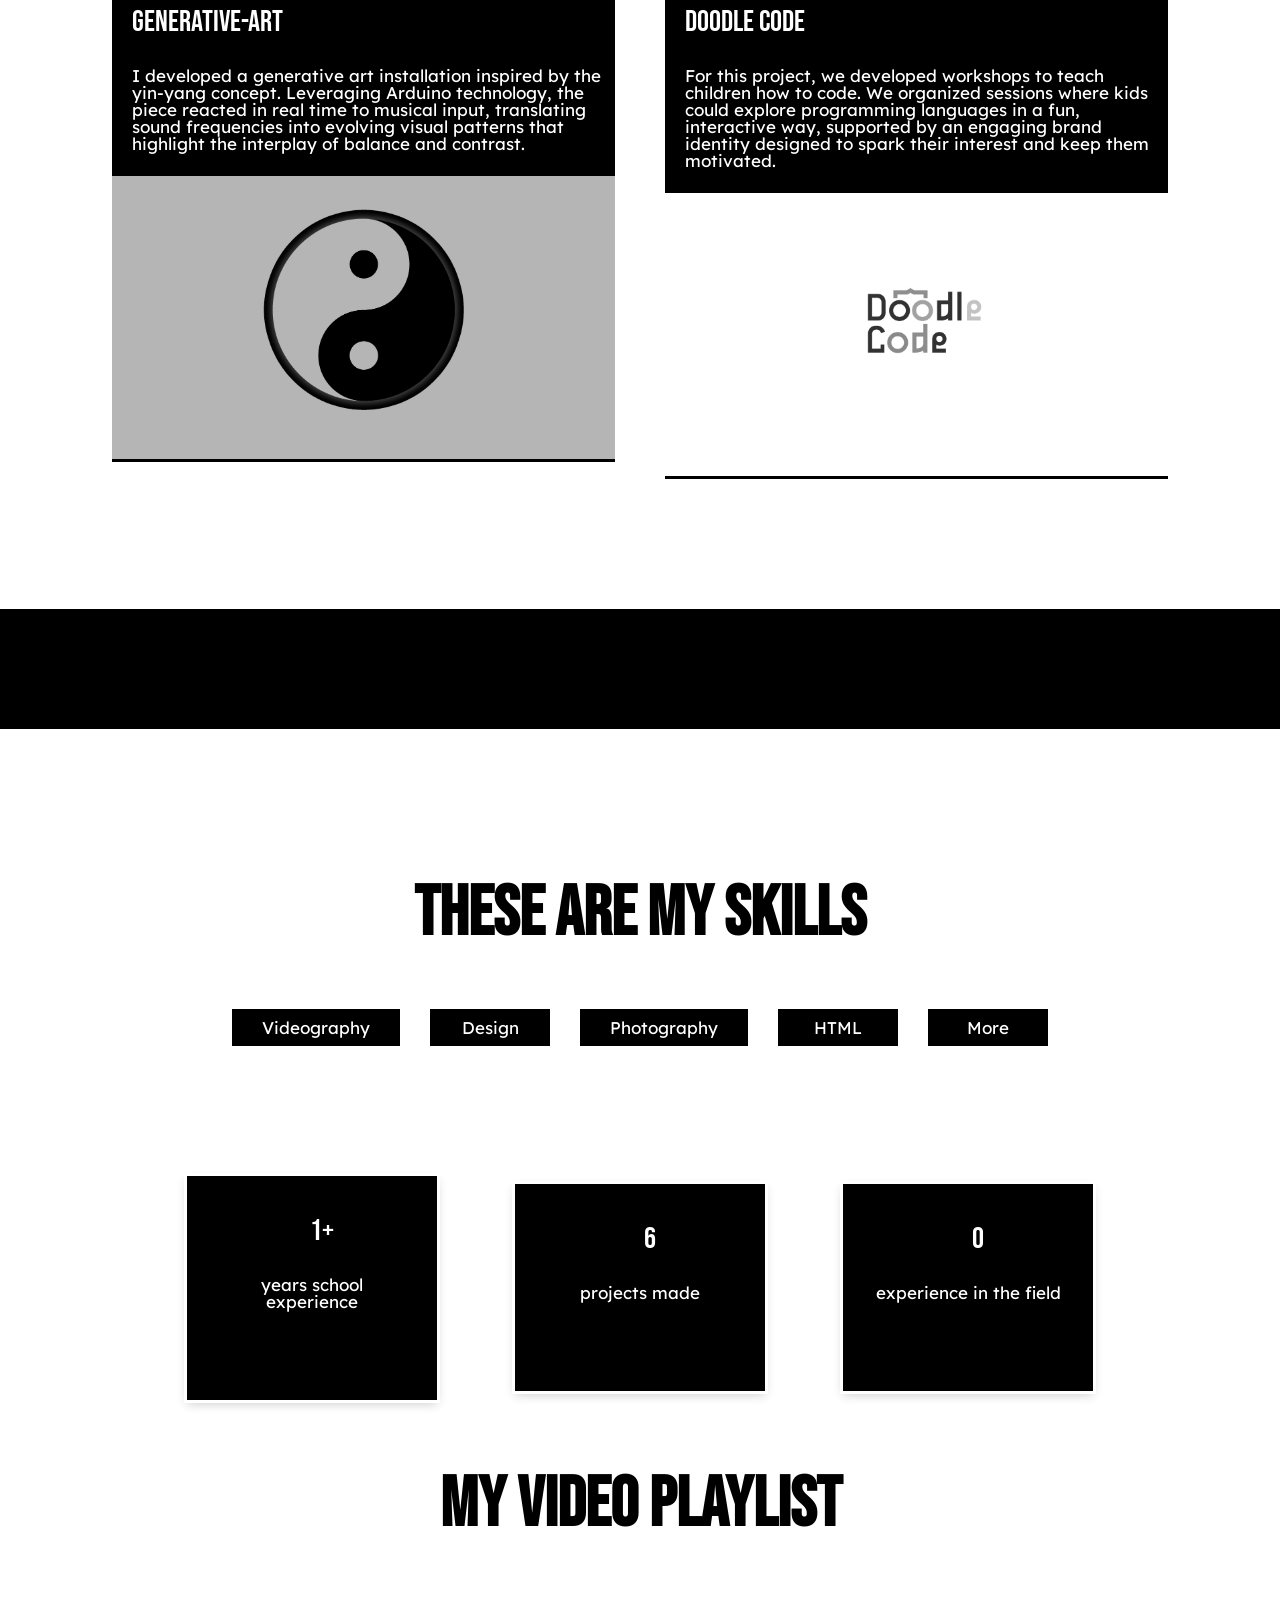
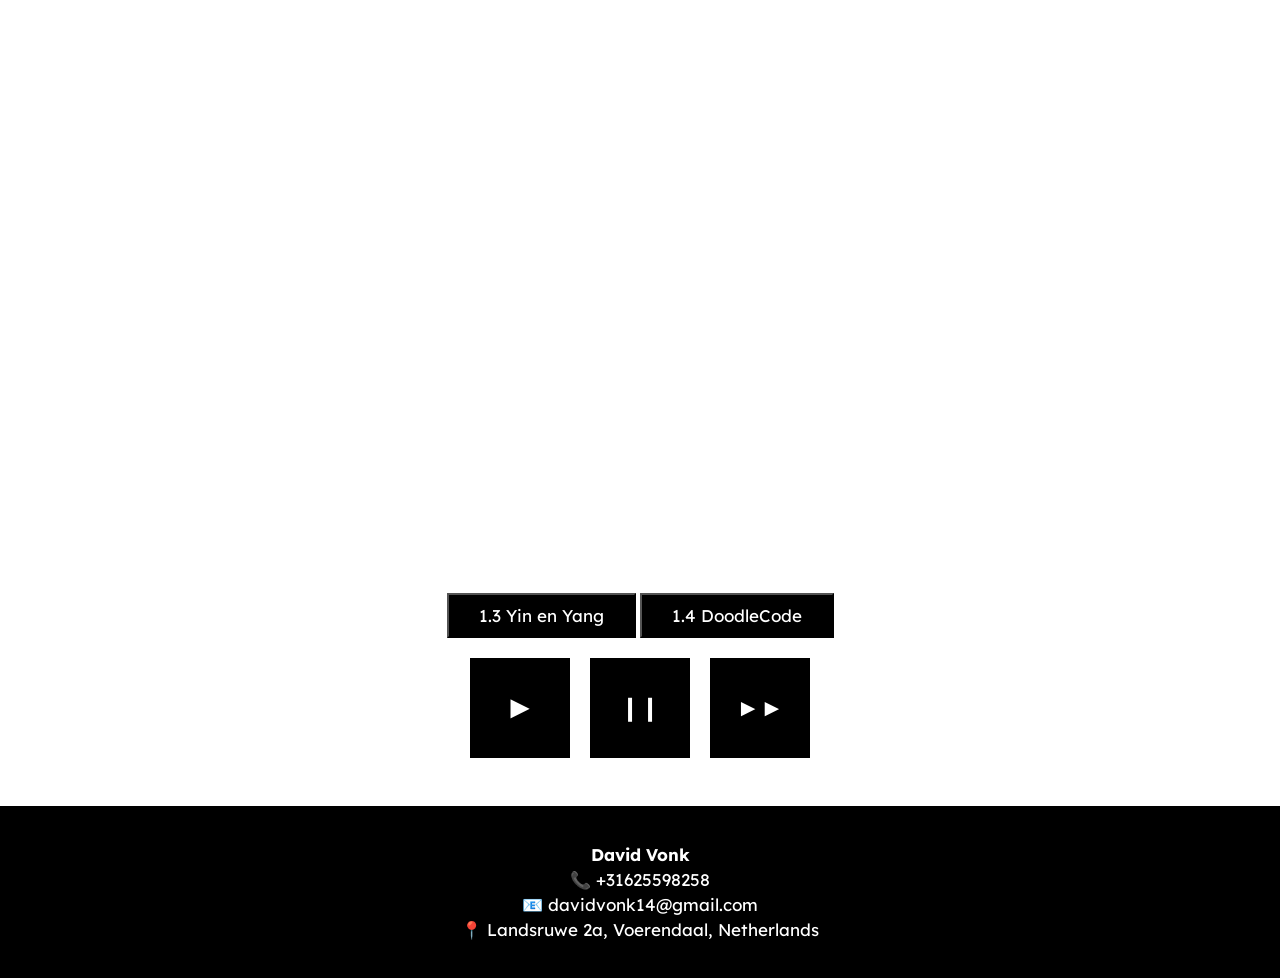
==== commit 2865b2ae: "Update index.html" ====
--- a/index.html
+++ b/index.html
@@ -91,7 +91,7 @@
                 <p class="with">
                     For this project, I chose to feature Kanye West as a fashion designer because of his revolutionary and influential approach to streetwear. His unique style has pushed the boundaries of traditional fashion and made a significant impact on the modern fashion industry.
                 </p>
-                <img class="prtimg" src="assets/prt1.jpg" alt="portfolio-1">
+                <img class="prtimg" src="Assets/prt1.jpg" alt="portfolio-1">
             </div>
         </a>
         
@@ -102,7 +102,7 @@
                     I developed **“Fiction Fans”**, a reading campaign for young people to motivate and support their reading by encouraging them to create original stories with their favorite characters—turning reading into a creative, personal experience.
                     <br> <br>
                 </p>
-                <img class="prtimg" src="assets/prt2.png" alt="portfolio-2">
+                <img class="prtimg" src="Assets/prt2.png" alt="portfolio-2">
             </div>
         </a>
 
@@ -112,7 +112,7 @@
                 <p class="with">
                     I developed a generative art installation inspired by the yin-yang concept. Leveraging Arduino technology, the piece reacted in real time to musical input, translating sound frequencies into evolving visual patterns that highlight the interplay of balance and contrast.
                 </p>
-                <img class="prtimg" src="assets/prt3.png" alt="portfolio-3">
+                <img class="prtimg" src="Assets/prt3.png" alt="portfolio-3">
             </div>
         </a>
 
@@ -122,7 +122,7 @@
                 <p class="with">
                     For this project, we developed workshops to teach children how to code. We organized sessions where kids could explore programming languages in a fun, interactive way, supported by an engaging brand identity designed to spark their interest and keep them motivated.
                 </p>
-                <img class="prtimg" src="assets/prt4.jpg" alt="portfolio-4">
+                <img class="prtimg" src="Assets/prt4.jpg" alt="portfolio-4">
             </div>
 
         </a>
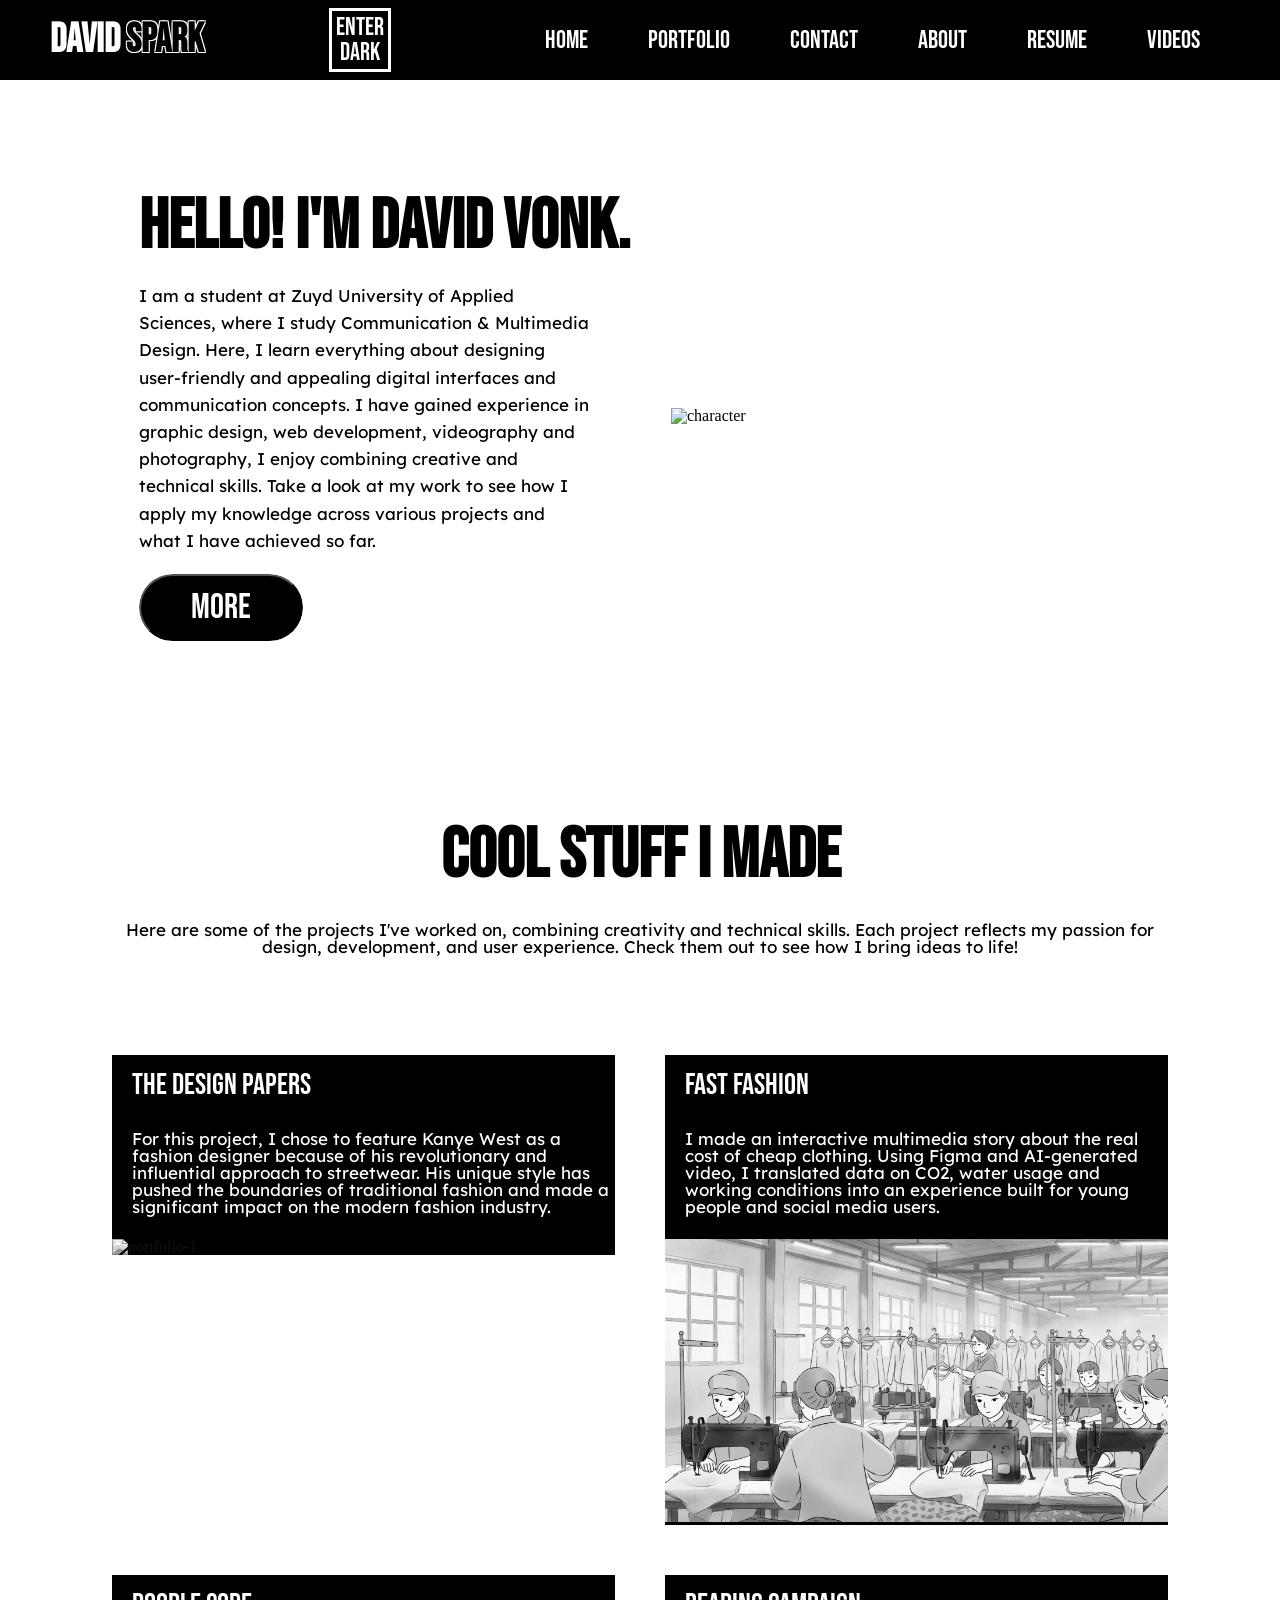
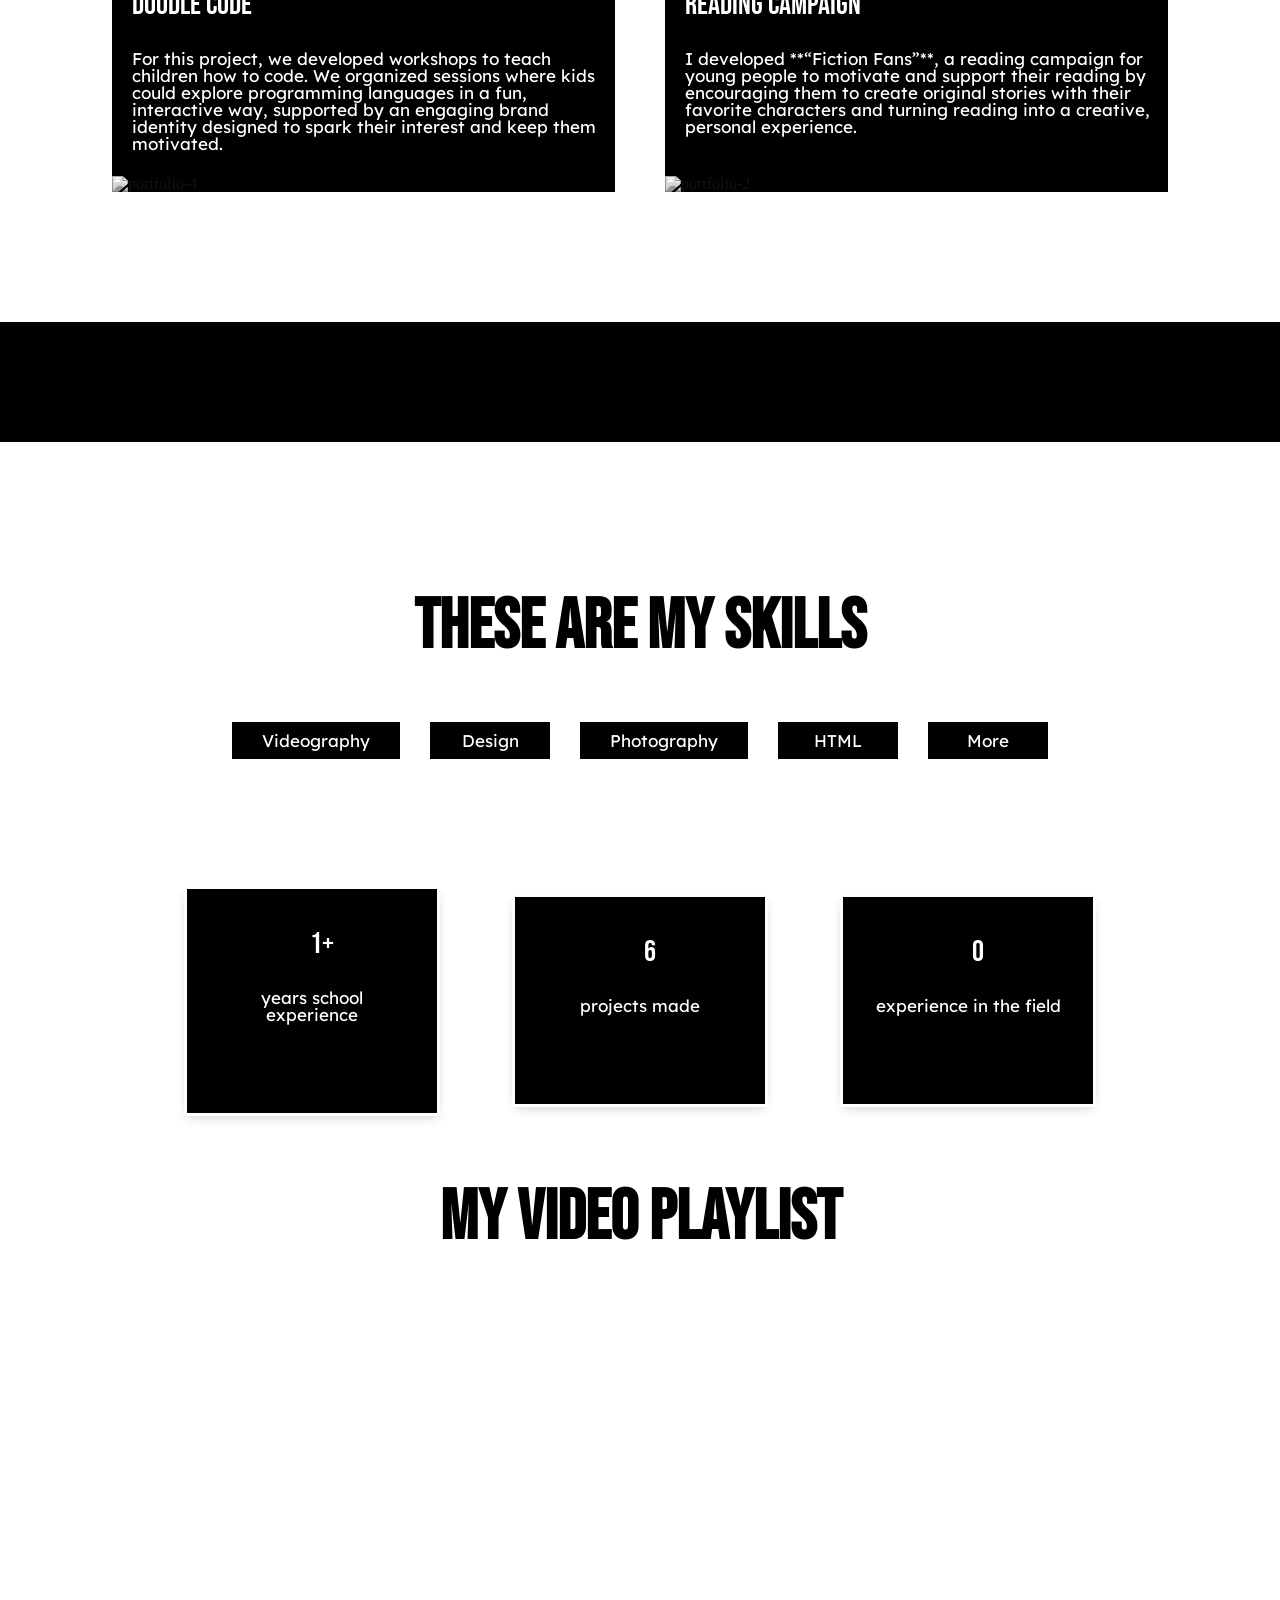
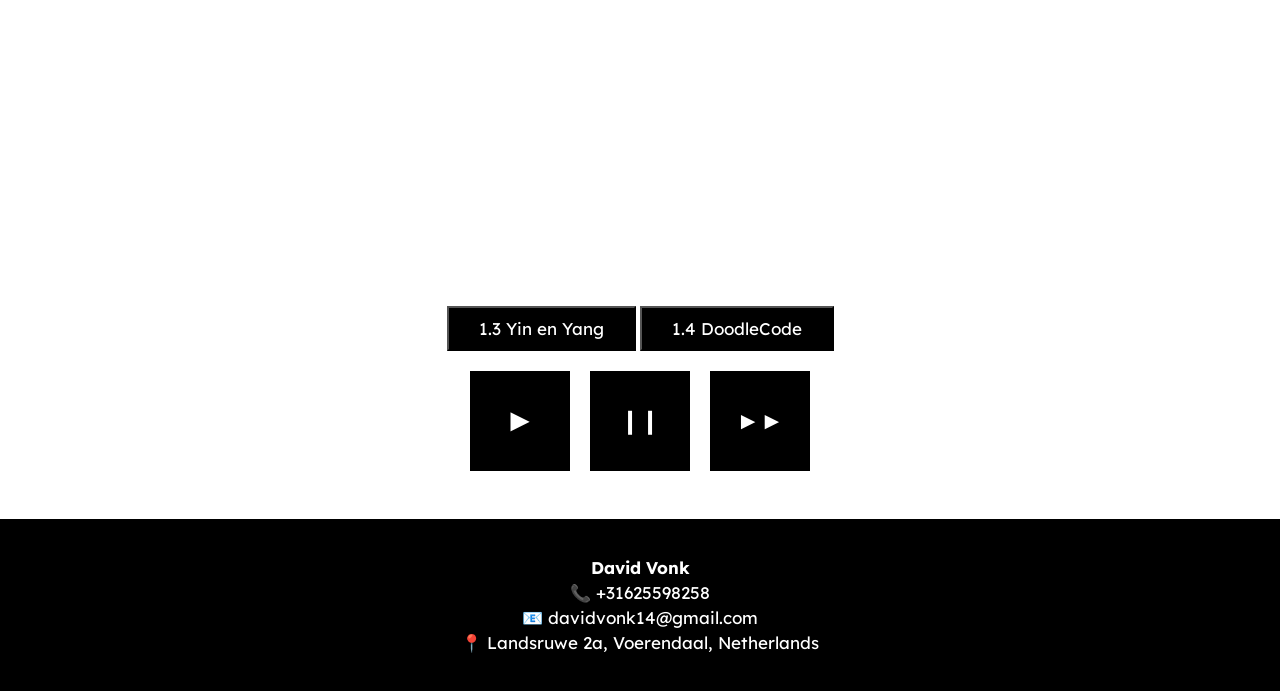
==== commit 87154db7: "Add files via upload" ====
--- a/index.html
+++ b/index.html
@@ -39,7 +39,7 @@
                 <a href="index.html" class="Active">Home</a>
                </li> 
                <li>
-                <a href="#portoo">Portfolio</a>
+                <a href="index.html#portoo">Portfolio</a>
                </li>
                <li>
                 <a href="#cc">Contact</a>
@@ -51,7 +51,7 @@
                 <a href="index6.html">Resume</a>
                </li> 
                <li>
-                <a href="index.html #vids">Videos</a>
+                <a href="index.html#vids">Videos</a>
                </li>             
             </ul>
         </nav>
@@ -73,7 +73,7 @@
                 </a>
             </div>
             <div class="intro-image">
-                <img src="Assets/porto3.png" alt="character">
+                <img src="assets/porto3.png" alt="character">
             </div>
         </section>
 
@@ -91,28 +91,17 @@
                 <p class="with">
                     For this project, I chose to feature Kanye West as a fashion designer because of his revolutionary and influential approach to streetwear. His unique style has pushed the boundaries of traditional fashion and made a significant impact on the modern fashion industry.
                 </p>
-                <img class="prtimg" src="Assets/prt1.jpg" alt="portfolio-1">
-            </div>
-        </a>
-        
-        <a href="index3.html"> 
-            <div class="prt">
-                <h2>Reading Campaign</h2>
-                <p class="with">
-                    I developed **“Fiction Fans”**, a reading campaign for young people to motivate and support their reading by encouraging them to create original stories with their favorite characters—turning reading into a creative, personal experience.
-                    <br> <br>
-                </p>
-                <img class="prtimg" src="Assets/prt2.png" alt="portfolio-2">
+                <img class="prtimg" src="assets/prt1.jpg" alt="portfolio-1">
             </div>
         </a>
 
         <a href="index4.html">
             <div class="prt">
-                <h2>Generative-Art</h2>
+                <h2>Fast Fashion</h2>
                 <p class="with">
-                    I developed a generative art installation inspired by the yin-yang concept. Leveraging Arduino technology, the piece reacted in real time to musical input, translating sound frequencies into evolving visual patterns that highlight the interplay of balance and contrast.
+                    I made an interactive multimedia story about the real cost of cheap clothing. Using Figma and AI-generated video, I translated data on CO2, water usage and working conditions into an experience built for young people and social media users.
                 </p>
-                <img class="prtimg" src="Assets/prt3.png" alt="portfolio-3">
+                <img class="prtimg" src="Assets/fast fashion.jpg" alt="portfolio-3">
             </div>
         </a>
 
@@ -122,9 +111,20 @@
                 <p class="with">
                     For this project, we developed workshops to teach children how to code. We organized sessions where kids could explore programming languages in a fun, interactive way, supported by an engaging brand identity designed to spark their interest and keep them motivated.
                 </p>
-                <img class="prtimg" src="Assets/prt4.jpg" alt="portfolio-4">
+                <img class="prtimg" src="assets/prt4.jpg" alt="portfolio-4">
             </div>
 
+        </a>
+        
+        <a href="index3.html"> 
+            <div class="prt">
+                <h2>Reading Campaign</h2>
+                <p class="with">
+                    I developed **“Fiction Fans”**, a reading campaign for young people to motivate and support their reading by encouraging them to create original stories with their favorite characters and turning reading into a creative, personal experience.
+                    <br> <br>
+                </p>
+                <img class="prtimg" src="assets/prt2.png" alt="portfolio-2">
+            </div>
         </a>
 
         </section>
@@ -195,4 +195,4 @@
         </div>
       </footer>
     
-</body>
+</body>
--- a/css/map.css
+++ b/css/map.css
@@ -1,663 +1,801 @@
-* {
-    margin: 0;
-    padding: 0;
-    list-style: none;
-    text-decoration: none;
-    box-sizing: border-box;
-  }
-
-  html {
-    scroll-behavior: smooth;
-  }
-
-  html, body {
-    height: 100%;
-    margin: 0;
-  }
-  
-  body {
-    display: flex;
-    flex-direction: column;
-  }
-  
-  main {
-    flex: 1;
-  }
-
-
-  body {
-    background: var(--bg-color, white);
-    color: var(--text-color, black);
-    transition: background-color 0.5s ease, color 0.5s ease;
-}
-
-.dark-mode {
-    --bg-color: black;
-    --text-color: white;
-    
-}
-
-.dark-mode-toggle {
-    color: white;
-    cursor: pointer;
-    font-size: 25px;
-    text-align: center;
-    outline: solid white;
-    padding: 4px 4px 4px 4px;
-}
-
-  header {
-    width: 100%;
-    height: 80px;
-    background: black;
-    outline: solid white;
-    display: flex;
-    align-items: center;
-    justify-content: space-between;
-    padding: 0 100px;
-    font-family: "Bebas Neue", sans-serif;
-    font-weight: 400;
-    position: fixed;
-    top: 0;
-    left: 0;
-    width: 100%;
-    z-index: 1000; /* Ensure the header is on top of other content */
-  }
-
-  .special-font {
-    color: black;
-    text-shadow: 
-    -1px -1px 0 #ffffff, /* Schaduw naar links boven */
-    1px -1px 0 #ffffff,  /* Schaduw naar rechts boven */
-    -1px 1px 0 #ffffff,  /* Schaduw naar links onder */
-    1px 1px 0 #ffffff;   /* Schaduw naar rechts onder */
-  }
-  
-
-  .logo {
-    font-size: 40px;
-    font-weight: bold;
-    color: white;
-    cursor: pointer;
-  }
-
-  .hamburger {
-    display: none;
-
-  }
-
-  .nav-bar ul {
-    display: flex;
-  }
-
-  .nav-bar ul li a {
-    display: block;
-    color: #fefefe;
-    font-size: 25px;
-    padding: 10px 25px;
-    border-radius: 50px;
-    transition: 0.2s;
-    margin: 0 5px;
-  }
-
-  .nav-bar ul li a:hover {
-    color: black;
-    background: white;
-  }
-
-  .nav-bar ul li a.active {
-    color: black;
-    background: white;
-  }
-
-  @media only screen and (max-width: 1320px) {
-    header {
-        padding: 0 50px;
-    }
-  }
-
-  @media only screen and (max-width: 1100px) {
-    header {
-        padding: 0 30px;
-    }
-  }
-
-  @media only screen and (max-width: 1000px) {
-    .hamburger {
-        display: block;
-        cursor: pointer;
-    }
-    .hamburger .line {
-        width: 30px;
-        height: 3px;
-        background: white;
-        margin: 6px 0;
-
-    }
-    .nav-bar {
-        height: 0;
-        position: absolute;
-        top: 60px;
-        left: 0;
-        right: 0;
-        width: 100vw;
-        background: black;
-        transition: 0.5s;
-        overflow: hidden;
-    }
-    .nav-bar.active{
-        margin-top: 22px;
-        height: 450px;  
-    }
-    .nav-bar ul {
-        display: block;
-        width: fit-content;
-        margin: 80px auto 0 auto;
-        text-align: center;
-        transition: 0.5s;
-        opacity: 0;
-    }
-    .nav-bar.active ul {
-        opacity: 1;
-
-    }
-    .nav-bar ul li a {
-        margin-bottom: 12px;
-
-    }
-  }
-  
-
-  h1 {
-    font-family: "Bebas Neue", sans-serif;
-    font-size: 70px;
-    font-weight: 700;
-    font-style: normal;
-  }
-
-  p {
-    font-family: "Lexend", sans-serif;
-    font-size: 17px;
-    margin: 30px 0 50px;
-  }
-
-.intro-text {
-    width: 90%;
-    margin: 20px 0;
-    line-height: 1.6;
-}
-
-.intro {
-    display: flex;
-    align-items: center;
-    padding: 112px 139px 50px 139px;
-    margin-top: 80px;
-    
-}
-
-.intro-content {
-    width: 50%;
-
-}
-
-.intro-image {
-    width: 50%;
-    border-radius: 15px;
-    display: flex;
-    
-}
-
-.intro-image img {
-    width: auto;
-    margin-left: 31px;
-    overflow: auto;
-}
-
-.btn {
-    background: black;
-    color: white;
-    outline: 2px solid white;
-    border-radius: 50px;
-    font-size: 35px;
-    font-family: "Bebas Neue", sans-serif;
-    padding: 10px 50px;
-}
-
-.btn:hover, .vidbtn:hover {
-    background: white;
-    color: black;
-    transition: 0.3s;
-}
-
-@media (max-width: 950px) {
-    .intro {
-        margin-top: 80px;
-        flex-direction: column;
-        padding: 50px 20px;
-        text-align: center; /* Algemene tekstcentrering voor de sectie */
-    }
-
-    .intro-content, .intro-image {
-        width: 100%;
-        text-align: center;
-    }
-
-    .intro-image img {
-        margin-left: 0;
-        margin-top: 20px;
-    }
-
-    .intro-text {
-        width: 90%;
-        margin: 20px auto; /* Automatisch marges toepassen voor centrale uitlijning */
-        line-height: 1.6;
-    }
-}
-
-
-
-.grid-cont{
-    display: grid;
-    grid-template-columns: repeat(2, 1fr);
-    grid-template-rows: auto auto auto;
-    gap: 50px;
-    padding: 130px 112px;
-}
-.titel-prt{
-    grid-column: 1 / -1;
-    text-align: center;
-    stroke: none;
-
-}
-
-
-.grid-cont .titel-portfolio p{
-    width: 864px;
-    margin: 0 auto;
-}
-
-h2 {
-    padding-left: 20px;
-    font-family: "Bebas Neue", sans-serif;
-    color: white;
-    font-size: 30px;
-    font-weight: 200;
-    font-style: normal;
-
-}
-
-.with {
-    color: white;
-    padding-left: 20px;
-}
-
-.grid-cont .prt img{
-    width: 100%;
-}
-
-.grid-cont .prt h2{
-    margin-bottom: 16px;
-    margin-top: 15px;
-}
-
-.grid-cont .prt p{
-    margin-bottom: 24px;
-
-}
-
-.prt{
-    background: black;
-    transition: transform 0.3s, box-shadow 0.3s;
-    position: relative; 
-    overflow: hidden; 
-    outline: 2px solid white;
-}
-
-
-.prt:hover {
-    transform: scale(1.05);
-    box-shadow: 0 4px 10px rgba(0, 0, 0, 0.2);
-    cursor: pointer;
-}
-
-.prtimg {
-    width: 100%; 
-    filter: grayscale(100%); 
-    transition: filter 0.3s ease-in-out; 
-}
-
-
-.prt:hover .prtimg {
-    filter: grayscale(0%);
-}
-
-@media (max-width: 850px) {
-    .grid-cont {
-        grid-template-columns: 1fr; 
-        gap: 30px; 
-        padding: 30px 20px;
-    }
-}
-
-
-.sponsor{
-    background-color: black;
-    outline: solid white;
-    margin: 0 auto;
-    padding: 60px 112px;
-}
-
-h3{
-    font-family: Arial, Helvetica, sans-serif;
-    margin-bottom: 16px;
-    margin-left: 30px;
-    color: white;
-    text-align: center;
-    margin-top: -20px;
-    margin-bottom: 50px;
-}
-
-.sponsorcnt{
-    display: flex;
-    flex-wrap: wrap;
-    justify-content: space-around;
-    align-items: center;
-
-}
-
-.sponsorcnt img{
-    margin-right: 10px;
-    min-width: 150px;
-    max-height: 32px;
-}
-
-.new { 
-    text-align: center;
-    margin-top: 150px;
-}
-
-.logopd {
-    padding-top: 10px;
-}
-
-.skills {
-    display: flex;
-    justify-content: center;
-    padding: 60px 5%; 
-    box-sizing: border-box;
-}
-
-.button-container {
-    display: flex;
-    flex-wrap: wrap; 
-    justify-content: center;
-    gap: 30px;
-}
-
-.skill {
-    background: black;
-    color: white;
-    outline: 2px solid white;
-    font-size: 17px;
-    font-family: "Lexend", sans-serif;
-    padding: 10px 30px; 
-    text-align: center;
-    min-width: 120px; 
-    box-sizing: border-box; 
-}
-
-
-.stats-section {
-    display: flex;
-    justify-content: space-around;
-    align-items: center;
-    width: 80%;
-    margin: 50px auto;
-    padding: 20px;
-}
-
-.stat-card {
-    background-color: black;
-    color: white;
-    outline: solid white;
-    padding: 40px 30px;
-    text-align: center;
-    width: 250px;
-    box-shadow: 0 4px 10px rgba(0, 0, 0, 0.2);
-    transition: transform 0.3s, box-shadow 0.3s;
-}
-
-
-
-.stat-card:hover {
-    transform: scale(1.05);
-    box-shadow: 0 6px 15px rgba(0, 0, 0, 0.3);
-    cursor: pointer;
-}
-
-@media (max-width: 1020px) {
-    .stats-section {
-        flex-direction: column;
-        align-items: center;
-    }
-
-    .stat-card {
-        margin-bottom: 20px;
-        width: 80%;
-    }
-}
-
-
-.videottl {
-    text-align: center;
-}
-
-.videospeler {
-    position: relative;
-    margin: 100px 100px 0px 100px;
-    max-width: 1300px;
-    margin: 0 auto;
-    box-sizing: border-box;
-}
-
-
-#customVideo {
-    width: 100%;
-    outline: none; 
-    filter: grayscale(100%);
-    transition: filter 0.5s ease;
-
-}
-
-video::-webkit-media-controls {
-    display: none !important;
-}
-
-video::-moz-media-controls {
-    display: none !important;
-}
-
-video::-ms-media-controls {
-    display: none !important;
-}
-
-/* Stijl de videoknoppen */
-#playBtn, #pauseBtn, #forwardBtn {
-    height: 100px;
-    width: 100px;
-    border: none;
-    background: black;
-    color: white;
-    outline: 2px solid white;
-    font-size: 1em;
-    margin: 0 10px; /* Voeg ruimte toe tussen knoppen */
-    cursor: pointer;
-}
-
-#playBtn span {
-    font-size: 2em; /* Pas de grootte van het play-icoon aan */
-}
-
-#pauseBtn span, #forwardBtn span {
-    font-size: 1.5em; /* Pas de grootte van de pauze- en vooruiticoontjes aan */
-}
-
-.flexvid {
-    display: flex;
-    justify-content: center; /* Plaats de knoppen in het midden */
-    margin-top: 20px; /* Voeg wat ruimte boven de knoppen toe */
-}
-.vidbtns {
-    text-align: center;
-}
-.vidbtn {
-    background: black;
-    color: white;
-    outline: 2px solid white;
-    font-size: 17px;
-    font-family: "Lexend", sans-serif;
-    padding: 10px 30px; 
-    text-align: center;
-    cursor: pointer;
-    margin-top: 10px;
-
-}
-
-/* Media query voor schermen kleiner dan 524px */
-@media (max-width: 630px) {
-    .videospeler {
-        margin: 0; /* Verwijder de marges rond de videospeler */
-    }
-    
-    #customVideo {
-        width: 100%; /* Maak de video de volledige breedte van het scherm */
-        height: auto; /* Behoud de verhouding van de video */
-    }
-
-    
-    #playBtn, #pauseBtn, #forwardBtn {
-        width: 50px; /* Maak de knoppen kleiner voor kleinere schermen */
-        height: 50px;
-        margin: 10px 0; /* Voeg ruimte toe tussen knoppen */
-    }
-}
-
-.xtrmargin {
-    margin-left: 100px;
-    margin-right: 100px;
-}
-
-.ttmargin {
-    margin-top: 200px;
-}
-
-.gallery { 
-    margin: 2rem 0;
-    overflow-x: hidden; /* voorkomt gekke scrollbars */
-  }
-  
-  .row {
-    display: flex;
-    justify-content: center;
-    gap: 1rem;
-    margin-bottom: 1rem;
-    /* LET OP: geen flex-wrap! */
-  }
-  
-  .row img {
-    height: 600px;
-    width: auto;
-    max-width: 100%;
-    object-fit: cover;
-    transition: transform 0.3s ease;
-    cursor: pointer;
-  }
-  
-  .row img:hover {
-    transform: scale(1.05);
-  }
-  
-  /* Media query: alleen hoogte kleiner maken, breedte blijft auto */
-  @media (max-width: 768px) {
-    .row img {
-      height: 400px; /* verklein alleen de hoogte */
-    }
-  }
-  
-  @media (max-width: 500px) {
-    .row img {
-      height: 250px; /* nog kleiner op hele kleine schermen */
-    }
-  }
-  
-  footer {
-    background-color: #000000;
-    color: white;
-    padding: 2rem;
-    text-align: center;
-    margin-top: 3rem;
-    outline: solid white;
-  }
-  
-  footer .footer-container {
-    display: inline-block;
-    max-width: 800px;
-    width: 100%;
-  }
-  
-  footer p {
-    margin: 0.5rem 0;
-  }
-  
-  footer a {
-    color: #fff;
-    text-decoration: none;
-    transition: color 0.3s ease;
-  }
-  
-  footer a:hover {
-    color: #ff6347; /* kleurtje bij hover, kan je aanpassen */
-  }
-  
-  .download-section {
-    text-align: center;    /* centreert alle inline(-block) kinderen */
-    margin: 2rem 0;         /* optionele verticale ruimte erboven/eronder */
-  }
-  
-  .download-link {
-    margin-top: 200px;
-    display: inline-block;  /* zodat padding, background e.d. goed werkt */
-    padding: 0.75rem 1.5rem;
-    background-color: #000000;
-    color: #fff;
-    text-decoration: none;
-    outline: solid white;
-  }
-  
-  .download-link:hover {
-    transform: scale(1.1); 
-    }
-
-    .about-me {
-        padding: 120px 2rem 2rem 2rem; /* Top padding zodat alles onder de header begint */
-        max-width: 900px;
-        margin: 0 auto;
-      }
-      
-      .about-me section {
-        margin-bottom: 3rem;
-      }
-      
-      .about-me h1 {
-        font-size: 2rem;
-        margin-bottom: 1rem;
-      }
-      
-      .about-me p {
-        font-size: 1.1rem;
-        line-height: 1.6;
-      }
-      
-  
-  
-  +* {
+    margin: 0;
+    padding: 0;
+    list-style: none;
+    text-decoration: none;
+    box-sizing: border-box;
+}
+
+html {
+    scroll-behavior: smooth;
+    height: 100%;
+}
+
+body {
+    height: 100%;
+    display: flex;
+    flex-direction: column;
+    background: var(--bg-color, white);
+    color: var(--text-color, black);
+    transition: background-color 0.5s ease, color 0.5s ease;
+}
+
+main {
+    flex: 1;
+}
+
+.dark-mode {
+    --bg-color: black;
+    --text-color: white;
+}
+
+.dark-mode-toggle {
+    color: white;
+    cursor: pointer;
+    font-size: 25px;
+    text-align: center;
+    outline: solid white;
+    padding: 4px;
+    transition: background 0.3s, color 0.3s;
+}
+
+.dark-mode .dark-mode-toggle {
+    background: white;
+    color: black;
+}
+
+header {
+    width: 100%;
+    height: 80px;
+    background: black;
+    outline: solid white;
+    display: flex;
+    align-items: center;
+    justify-content: space-between;
+    padding: 0 100px;
+    font-family: "Bebas Neue", sans-serif;
+    font-weight: 400;
+    position: fixed;
+    top: 0;
+    left: 0;
+    z-index: 1000;
+}
+
+.special-font {
+    color: black;
+    text-shadow: -1px -1px 0 #fff, 1px -1px 0 #fff, -1px 1px 0 #fff, 1px 1px 0 #fff;
+}
+
+.logo {
+    font-size: 40px;
+    font-weight: bold;
+    color: white;
+    cursor: pointer;
+}
+
+.hamburger {
+    display: none;
+}
+
+.nav-bar ul {
+    display: flex;
+}
+
+.nav-bar ul li a {
+    display: block;
+    color: #fefefe;
+    font-size: 25px;
+    padding: 10px 25px;
+    border-radius: 50px;
+    transition: 0.2s;
+    margin: 0 5px;
+}
+
+.nav-bar ul li a:hover,
+.nav-bar ul li a.active {
+    color: black;
+    background: white;
+}
+
+@media only screen and (max-width: 1320px) {
+    header { padding: 0 50px; }
+}
+
+@media only screen and (max-width: 1100px) {
+    header { padding: 0 30px; }
+}
+
+@media only screen and (max-width: 1000px) {
+    .hamburger {
+        display: block;
+        cursor: pointer;
+    }
+    .hamburger .line {
+        width: 30px;
+        height: 3px;
+        background: white;
+        margin: 6px 0;
+    }
+    .nav-bar {
+        height: 0;
+        position: absolute;
+        top: 60px;
+        left: 0;
+        right: 0;
+        width: 100vw;
+        background: black;
+        transition: 0.5s;
+        overflow: hidden;
+    }
+    .nav-bar.active {
+        margin-top: 22px;
+        height: 450px;
+    }
+    .nav-bar ul {
+        display: block;
+        width: fit-content;
+        margin: 80px auto 0;
+        text-align: center;
+        transition: 0.5s;
+        opacity: 0;
+    }
+    .nav-bar.active ul {
+        opacity: 1;
+    }
+    .nav-bar ul li a {
+        margin-bottom: 12px;
+    }
+}
+
+h1 {
+    font-family: "Bebas Neue", sans-serif;
+    font-size: 70px;
+    font-weight: 700;
+}
+
+h2 {
+    padding-left: 20px;
+    font-family: "Bebas Neue", sans-serif;
+    color: white;
+    font-size: 30px;
+    font-weight: 200;
+}
+
+h3 {
+    font-family: Arial, Helvetica, sans-serif;
+    color: white;
+    text-align: center;
+    margin: -20px 30px 50px;
+}
+
+p {
+    font-family: "Lexend", sans-serif;
+    font-size: 17px;
+    margin: 30px 0 50px;
+}
+
+.intro {
+    display: flex;
+    align-items: center;
+    padding: 112px 139px 50px;
+    margin-top: 80px;
+}
+
+.intro-content, .intro-image {
+    width: 50%;
+}
+
+.intro-image {
+    border-radius: 15px;
+    display: flex;
+}
+
+.intro-image img {
+    max-width: 100%;
+    margin-left: 31px;
+}
+
+.intro-text {
+    width: 90%;
+    margin: 20px 0;
+    line-height: 1.6;
+}
+
+.btn {
+    background: black;
+    color: white;
+    outline: 2px solid white;
+    border-radius: 50px;
+    font-size: 35px;
+    font-family: "Bebas Neue", sans-serif;
+    padding: 10px 50px;
+}
+
+.btn:hover, .vidbtn:hover {
+    background: white;
+    color: black;
+    transition: 0.3s;
+}
+
+@media (max-width: 950px) {
+    .intro {
+        flex-direction: column;
+        padding: 50px 20px;
+        text-align: center;
+    }
+    .intro-content, .intro-image {
+        width: 100%;
+        text-align: center;
+    }
+    .intro-image img {
+        margin-left: 0;
+        margin-top: 20px;
+    }
+    .intro-text {
+        width: 90%;
+        margin: 20px auto;
+        line-height: 1.6;
+    }
+}
+
+.grid-cont {
+    display: grid;
+    grid-template-columns: repeat(2, 1fr);
+    gap: 50px;
+    padding: 130px 112px;
+}
+
+.titel-prt {
+    grid-column: 1 / -1;
+    text-align: center;
+}
+
+.with {
+    color: white;
+    padding-left: 20px;
+}
+
+.grid-cont .prt img {
+    width: 100%;
+}
+
+.grid-cont .prt h2 {
+    margin-bottom: 16px;
+    margin-top: 15px;
+}
+
+.grid-cont .prt p {
+    margin-bottom: 24px;
+}
+
+.prt {
+    background: black;
+    transition: transform 0.3s, box-shadow 0.3s;
+    position: relative;
+    overflow: hidden;
+    outline: 2px solid white;
+}
+
+.prt:hover {
+    transform: scale(1.05);
+    box-shadow: 0 4px 10px rgba(0,0,0,0.2);
+    cursor: pointer;
+}
+
+.prtimg {
+    width: 100%;
+    aspect-ratio: 16 / 9;
+    object-fit: cover;
+    filter: grayscale(100%);
+    transition: filter 0.3s ease-in-out;
+}
+
+.prt:hover .prtimg {
+    filter: grayscale(0%);
+}
+
+@media (max-width: 850px) {
+    .grid-cont {
+        grid-template-columns: 1fr;
+        gap: 30px;
+        padding: 30px 20px;
+    }
+}
+
+.sponsor {
+    background-color: black;
+    outline: solid white;
+    margin: 0 auto;
+    padding: 60px 112px;
+}
+
+.sponsorcnt {
+    display: flex;
+    flex-wrap: wrap;
+    justify-content: space-around;
+    align-items: center;
+}
+
+.sponsorcnt img {
+    margin-right: 10px;
+    min-width: 150px;
+    max-height: 32px;
+}
+
+.new {
+    text-align: center;
+    margin-top: 150px;
+}
+
+.skills {
+    display: flex;
+    justify-content: center;
+    padding: 60px 5%;
+}
+
+.button-container {
+    display: flex;
+    flex-wrap: wrap;
+    justify-content: center;
+    gap: 30px;
+}
+
+.skill {
+    background: black;
+    color: white;
+    outline: 2px solid white;
+    font-size: 17px;
+    font-family: "Lexend", sans-serif;
+    padding: 10px 30px;
+    text-align: center;
+    min-width: 120px;
+}
+
+.stats-section {
+    display: flex;
+    justify-content: space-around;
+    align-items: center;
+    width: 80%;
+    margin: 50px auto;
+    padding: 20px;
+}
+
+.stat-card {
+    background-color: black;
+    color: white;
+    outline: solid white;
+    padding: 40px 30px;
+    text-align: center;
+    width: 250px;
+    box-shadow: 0 4px 10px rgba(0,0,0,0.2);
+    transition: transform 0.3s, box-shadow 0.3s;
+}
+
+.stat-card:hover {
+    transform: scale(1.05);
+    box-shadow: 0 6px 15px rgba(0,0,0,0.3);
+    cursor: pointer;
+}
+
+@media (max-width: 1020px) {
+    .stats-section {
+        flex-direction: column;
+        align-items: center;
+    }
+    .stat-card {
+        margin-bottom: 20px;
+        width: 80%;
+    }
+}
+
+.videottl {
+    text-align: center;
+}
+
+.videospeler {
+    max-width: 1300px;
+    margin: 0 auto;
+    box-sizing: border-box;
+}
+
+#customVideo {
+    width: 100%;
+    outline: none;
+    filter: grayscale(100%);
+    transition: filter 0.5s ease;
+}
+
+video::-webkit-media-controls {
+    display: none !important;
+}
+
+#playBtn, #pauseBtn, #forwardBtn {
+    height: 100px;
+    width: 100px;
+    border: none;
+    background: black;
+    color: white;
+    outline: 2px solid white;
+    font-size: 1em;
+    margin: 0 10px;
+    cursor: pointer;
+}
+
+#playBtn span {
+    font-size: 2em;
+}
+
+#pauseBtn span, #forwardBtn span {
+    font-size: 1.5em;
+}
+
+.flexvid {
+    display: flex;
+    justify-content: center;
+    margin-top: 20px;
+}
+
+.vidbtns {
+    text-align: center;
+}
+
+.vidbtn {
+    background: black;
+    color: white;
+    outline: 2px solid white;
+    font-size: 17px;
+    font-family: "Lexend", sans-serif;
+    padding: 10px 30px;
+    text-align: center;
+    cursor: pointer;
+    margin-top: 10px;
+}
+
+@media (max-width: 630px) {
+    .videospeler { margin: 0; }
+    #customVideo { width: 100%; height: auto; }
+    #playBtn, #pauseBtn, #forwardBtn { width: 50px; height: 50px; margin: 10px 0; }
+}
+
+.xtrmargin {
+    margin-left: 100px;
+    margin-right: 100px;
+}
+
+.ttmargin {
+    margin-top: 200px;
+}
+
+.gallery {
+    margin: 2rem 0;
+    overflow-x: hidden;
+}
+
+.row {
+    display: flex;
+    justify-content: center;
+    gap: 1rem;
+    margin-bottom: 1rem;
+}
+
+.row img {
+    height: 600px;
+    width: auto;
+    max-width: 100%;
+    object-fit: cover;
+    transition: transform 0.3s ease;
+    cursor: pointer;
+}
+
+.row img:hover {
+    transform: scale(1.05);
+}
+
+@media (max-width: 768px) {
+    .row img { height: 400px; }
+}
+
+@media (max-width: 500px) {
+    .row img { height: 250px; }
+}
+
+footer {
+    background-color: #000;
+    color: white;
+    padding: 2rem;
+    text-align: center;
+    margin-top: 3rem;
+    outline: solid white;
+}
+
+footer .footer-container {
+    display: inline-block;
+    max-width: 800px;
+    width: 100%;
+}
+
+footer p {
+    margin: 0.5rem 0;
+}
+
+footer a {
+    color: #fff;
+    transition: color 0.3s ease;
+}
+
+footer a:hover {
+    color: #ff6347;
+}
+
+.ff-stats {
+    display: grid;
+    grid-template-columns: repeat(3, 1fr);
+    gap: 2px;
+    margin: 40px 112px;
+    outline: 2px solid white;
+}
+
+.ff-stat {
+    background: black;
+    padding: 30px;
+    text-align: center;
+    outline: 2px solid white;
+    transition: transform 0.2s;
+}
+
+.ff-stat:hover {
+    transform: scale(1.03);
+}
+
+.ff-topic {
+    font-family: "Lexend", sans-serif;
+    font-size: 11px;
+    color: #999;
+    text-transform: uppercase;
+    letter-spacing: 2px;
+    margin: 0 0 10px;
+}
+
+.ff-number {
+    font-family: "Bebas Neue", sans-serif;
+    font-size: 64px;
+    color: white;
+    line-height: 1;
+    margin: 0 0 12px;
+}
+
+.ff-desc {
+    font-family: "Lexend", sans-serif;
+    font-size: 13px;
+    color: #ccc;
+    margin: 0;
+    line-height: 1.5;
+}
+
+.ff-flow {
+    display: flex;
+    align-items: stretch;
+    margin: 40px 112px;
+    overflow-x: auto;
+    padding-bottom: 4px;
+}
+
+.ff-flow-step {
+    background: black;
+    outline: 2px solid white;
+    padding: 24px 16px;
+    min-width: 130px;
+    flex: 1;
+    text-align: center;
+    transition: transform 0.2s;
+}
+
+.ff-flow-step:hover {
+    transform: scale(1.04);
+}
+
+.ff-flow-num {
+    font-family: "Bebas Neue", sans-serif;
+    font-size: 40px;
+    color: #444;
+    line-height: 1;
+    display: block;
+}
+
+.ff-flow-label {
+    font-family: "Bebas Neue", sans-serif;
+    font-size: 20px;
+    color: white;
+    margin: 6px 0 8px;
+    line-height: 1.1;
+}
+
+.ff-flow-sub {
+    font-family: "Lexend", sans-serif;
+    font-size: 11px;
+    color: #999;
+    line-height: 1.4;
+    margin: 0;
+}
+
+.ff-flow-arrow {
+    font-size: 22px;
+    color: white;
+    align-self: center;
+    padding: 0 8px;
+    flex-shrink: 0;
+}
+
+.ff-process {
+    margin: 40px 112px 60px;
+}
+
+.ff-process-step {
+    display: flex;
+    gap: 30px;
+    align-items: flex-start;
+}
+
+.ff-step-left {
+    display: flex;
+    flex-direction: column;
+    align-items: center;
+    flex-shrink: 0;
+    width: 32px;
+}
+
+.ff-step-dot {
+    width: 32px;
+    height: 32px;
+    background: black;
+    outline: 2px solid white;
+}
+
+.ff-step-connector {
+    width: 2px;
+    background: white;
+    height: 70px;
+}
+
+.ff-process-content {
+    padding-bottom: 10px;
+}
+
+.ff-process-title {
+    font-family: "Bebas Neue", sans-serif;
+    font-size: 30px;
+    font-weight: 200;
+    color: var(--text-color, black);
+    padding-left: 0;
+    margin-bottom: 8px;
+}
+
+.ff-process-content p {
+    margin: 0;
+    line-height: 1.6;
+    font-family: "Lexend", sans-serif;
+    font-size: 16px;
+}
+
+.ff-load-notice {
+    font-size: 14px;
+    opacity: 0.6;
+    margin-top: -20px;
+}
+
+@media (max-width: 1000px) {
+    .ff-stats { grid-template-columns: repeat(2, 1fr); margin: 40px 30px; }
+    .ff-flow { margin: 40px 30px; }
+    .ff-process { margin: 40px 30px 60px; }
+}
+
+@media (max-width: 650px) {
+    .ff-stats { grid-template-columns: 1fr; margin: 40px 20px; }
+    .ff-flow { flex-direction: column; margin: 40px 20px; align-items: stretch; }
+    .ff-flow-arrow { text-align: center; padding: 6px 0; transform: rotate(90deg); }
+    .ff-process { margin: 40px 20px 60px; }
+}
+
+.brandboard-container {
+    margin: 40px 112px 80px;
+    outline: 2px solid white;
+}
+
+.brandboard-embed {
+    display: block;
+    width: 100%;
+    height: 85vh;
+    border: none;
+}
+
+.brandboard-fallback {
+    display: none;
+    text-align: center;
+    padding: 40px;
+}
+
+.brandboard-embed:not([src]) + .brandboard-fallback,
+.brandboard-container:has(embed:not(:defined)) .brandboard-fallback {
+    display: block;
+}
+
+@media (max-width: 768px) {
+    .brandboard-container { margin: 40px 20px 60px; }
+    .brandboard-embed { height: 60vh; }
+}
+
+.download-section {
+    text-align: center;
+    margin: 2rem 0;
+}
+
+.download-link {
+    margin-top: 200px;
+    display: inline-block;
+    padding: 0.75rem 1.5rem;
+    background-color: #000;
+    color: #fff;
+    outline: solid white;
+}
+
+.download-link:hover {
+    transform: scale(1.1);
+}
+
+.about-me {
+    padding: 120px 2rem 2rem;
+    max-width: 900px;
+    margin: 0 auto;
+}
+
+.about-me section {
+    margin-bottom: 3rem;
+}
+
+.about-me h1 {
+    font-size: 2rem;
+    margin-bottom: 1rem;
+}
+
+.about-me p {
+    font-size: 1.1rem;
+    line-height: 1.6;
+}
+
+#lightbox {
+    display: none;
+    position: fixed;
+    top: 0;
+    left: 0;
+    width: 100%;
+    height: 100%;
+    background: rgba(0,0,0,0.95);
+    z-index: 2000;
+    justify-content: center;
+    align-items: center;
+}
+
+#lightbox.active {
+    display: flex;
+}
+
+#lightbox-img {
+    max-width: 90%;
+    max-height: 90vh;
+    object-fit: contain;
+}
+
+#lightbox-close {
+    position: absolute;
+    top: 20px;
+    right: 30px;
+    font-size: 50px;
+    color: white;
+    cursor: pointer;
+    line-height: 1;
+    transition: opacity 0.2s;
+}
+
+#lightbox-close:hover {
+    opacity: 0.6;
+}
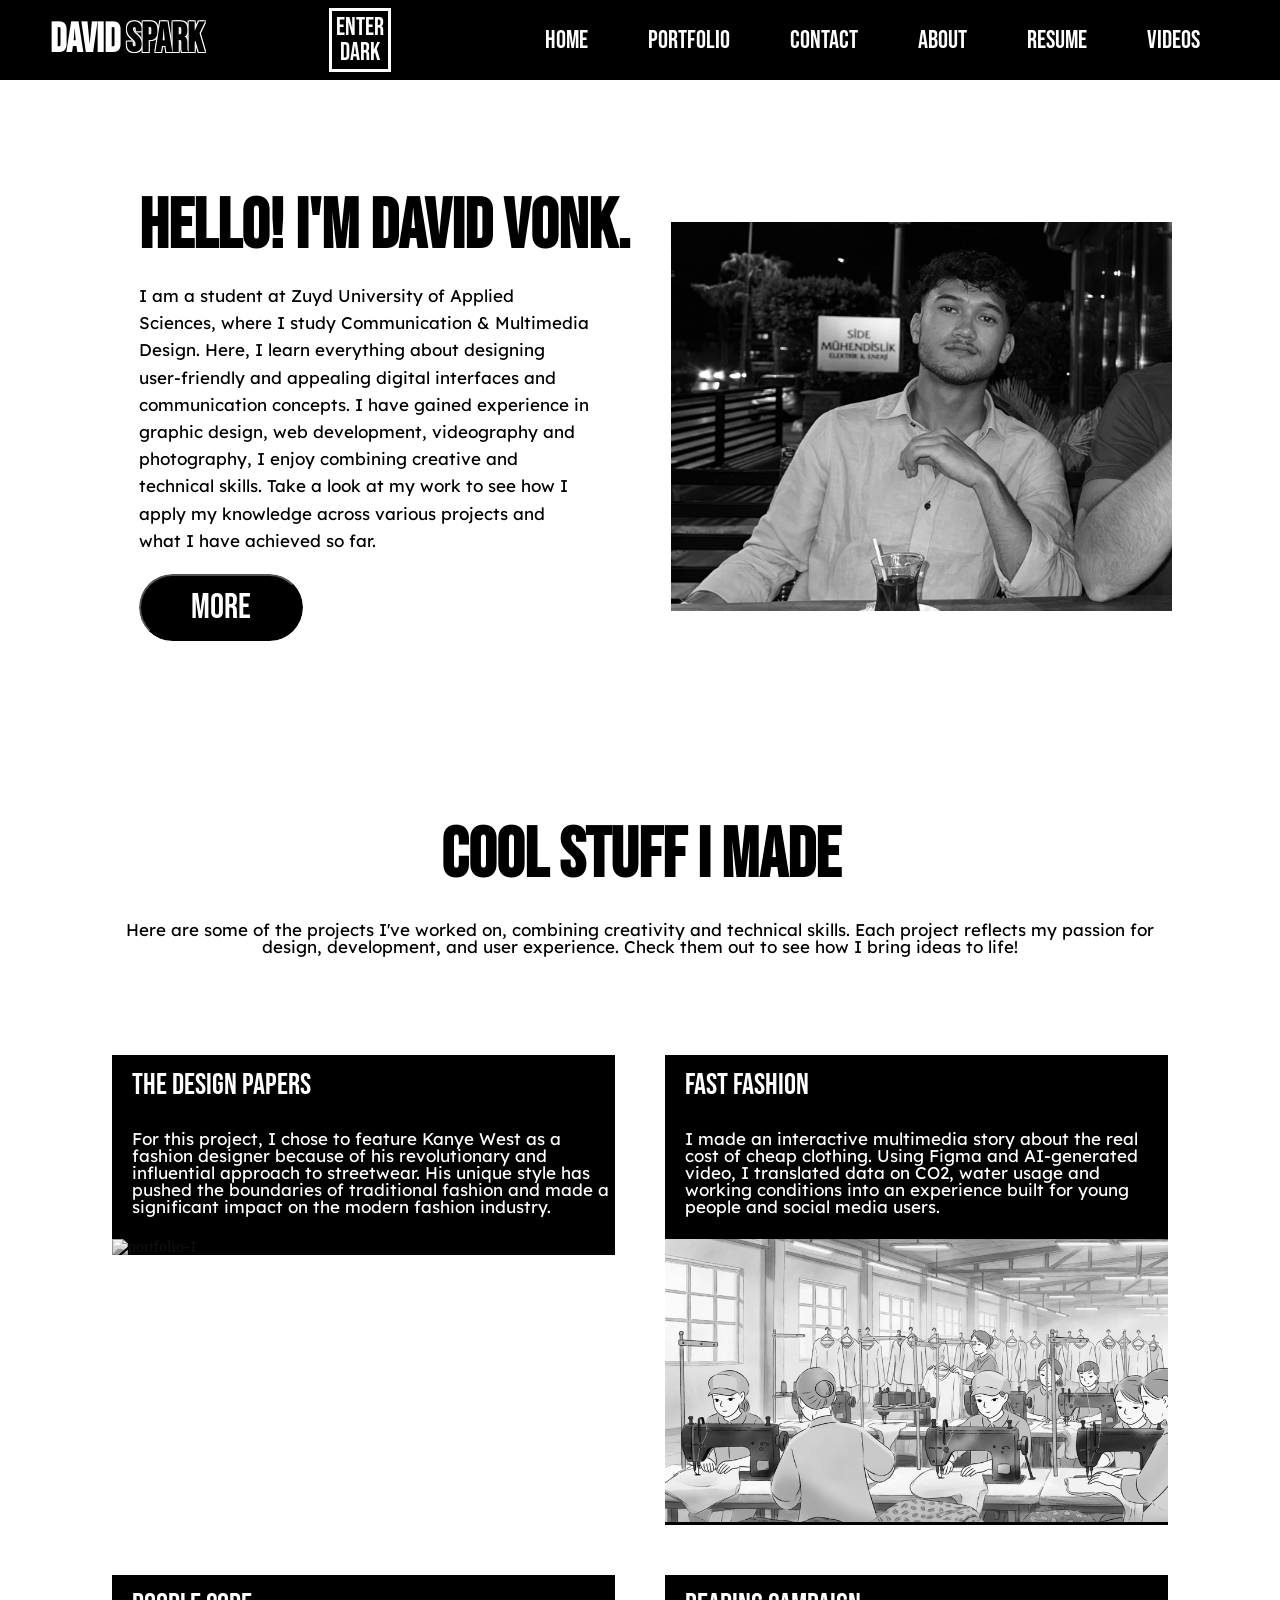
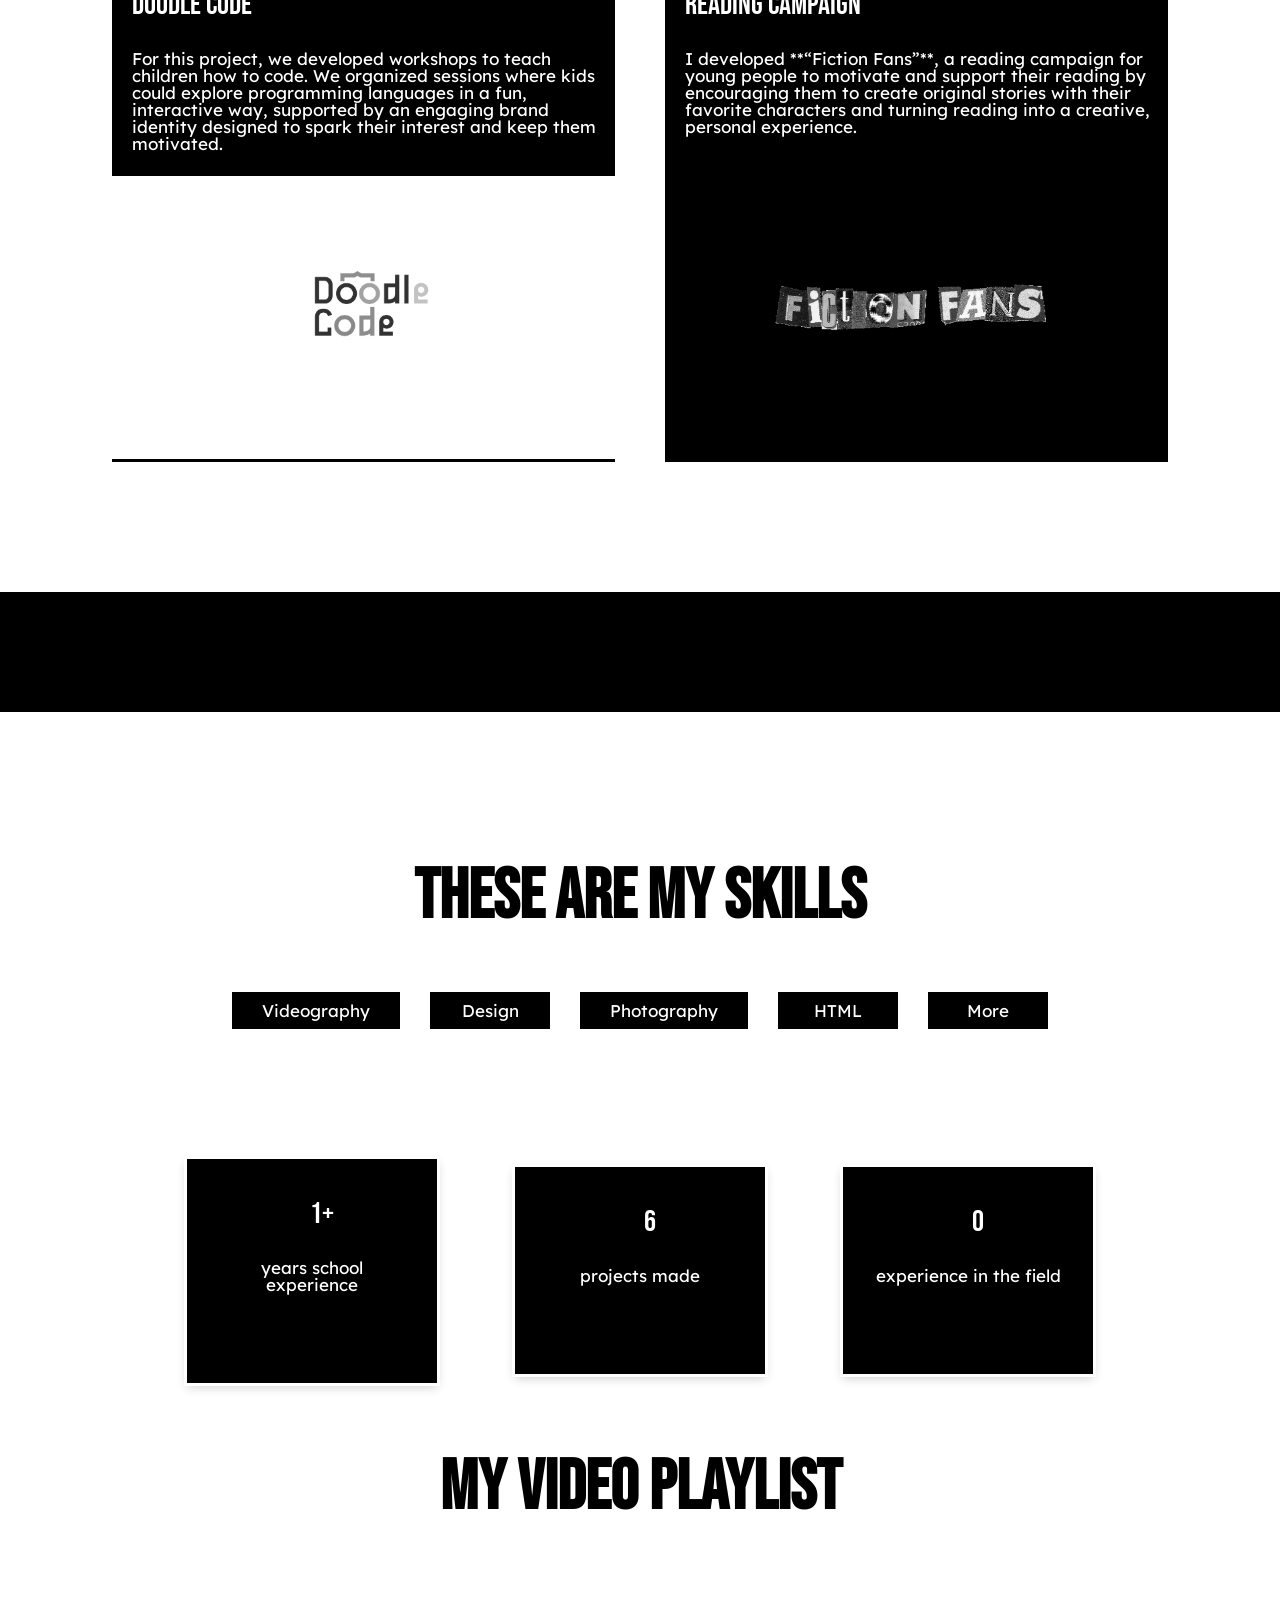
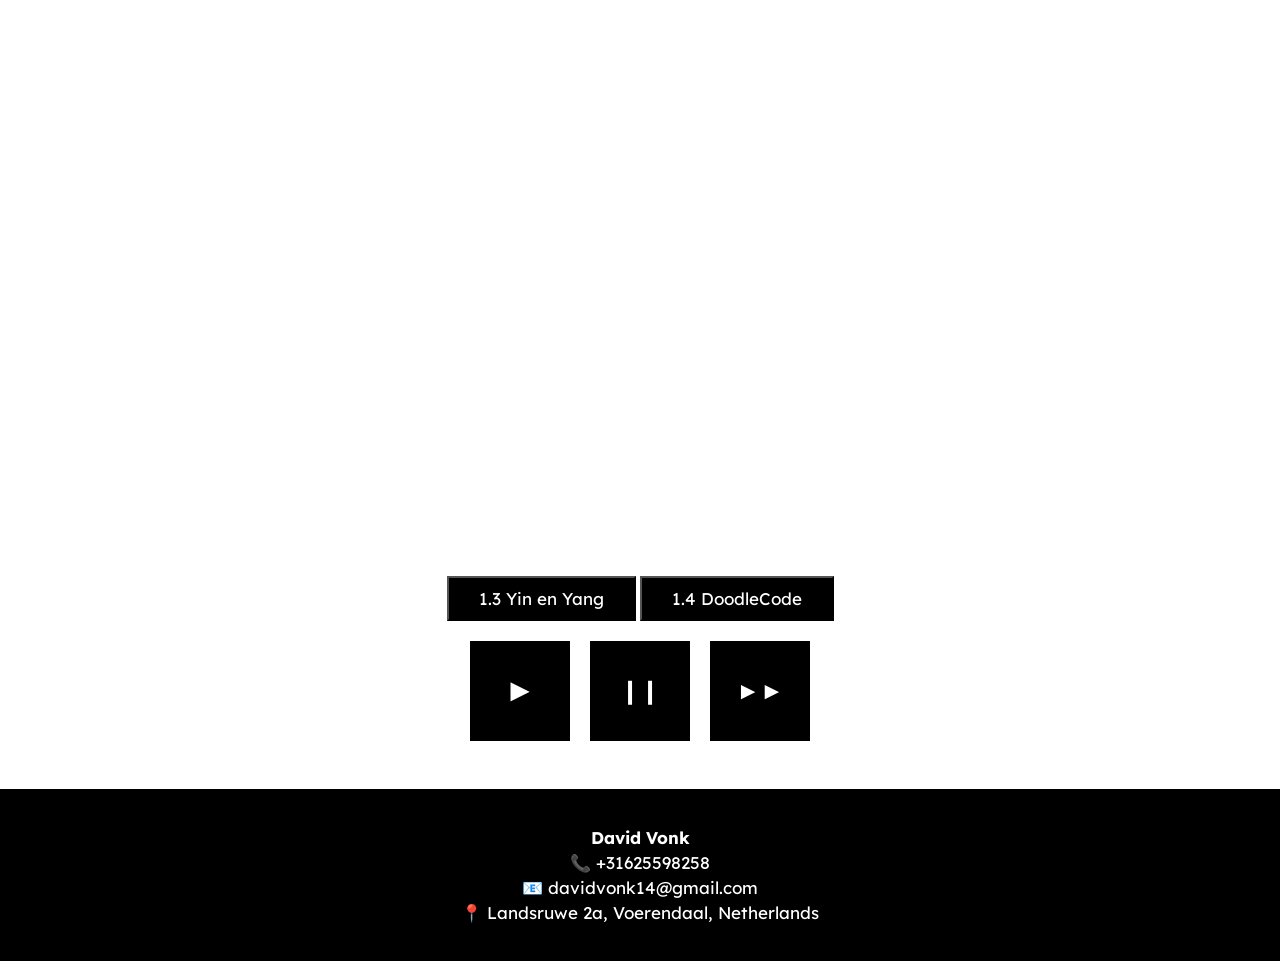
==== commit 6f061fe4: "Update index.html" ====
--- a/index.html
+++ b/index.html
@@ -73,7 +73,7 @@
                 </a>
             </div>
             <div class="intro-image">
-                <img src="assets/porto3.png" alt="character">
+                <img src="Assets/porto3.png" alt="character">
             </div>
         </section>
 
@@ -91,7 +91,7 @@
                 <p class="with">
                     For this project, I chose to feature Kanye West as a fashion designer because of his revolutionary and influential approach to streetwear. His unique style has pushed the boundaries of traditional fashion and made a significant impact on the modern fashion industry.
                 </p>
-                <img class="prtimg" src="assets/prt1.jpg" alt="portfolio-1">
+                <img class="prtimg" src="Assets/prt1.jpg" alt="portfolio-1">
             </div>
         </a>
 
@@ -111,7 +111,7 @@
                 <p class="with">
                     For this project, we developed workshops to teach children how to code. We organized sessions where kids could explore programming languages in a fun, interactive way, supported by an engaging brand identity designed to spark their interest and keep them motivated.
                 </p>
-                <img class="prtimg" src="assets/prt4.jpg" alt="portfolio-4">
+                <img class="prtimg" src="Assets/prt4.jpg" alt="portfolio-4">
             </div>
 
         </a>
@@ -123,7 +123,7 @@
                     I developed **“Fiction Fans”**, a reading campaign for young people to motivate and support their reading by encouraging them to create original stories with their favorite characters and turning reading into a creative, personal experience.
                     <br> <br>
                 </p>
-                <img class="prtimg" src="assets/prt2.png" alt="portfolio-2">
+                <img class="prtimg" src="Assets/prt2.png" alt="portfolio-2">
             </div>
         </a>
 
@@ -195,4 +195,4 @@
         </div>
       </footer>
     
-</body>+</body>
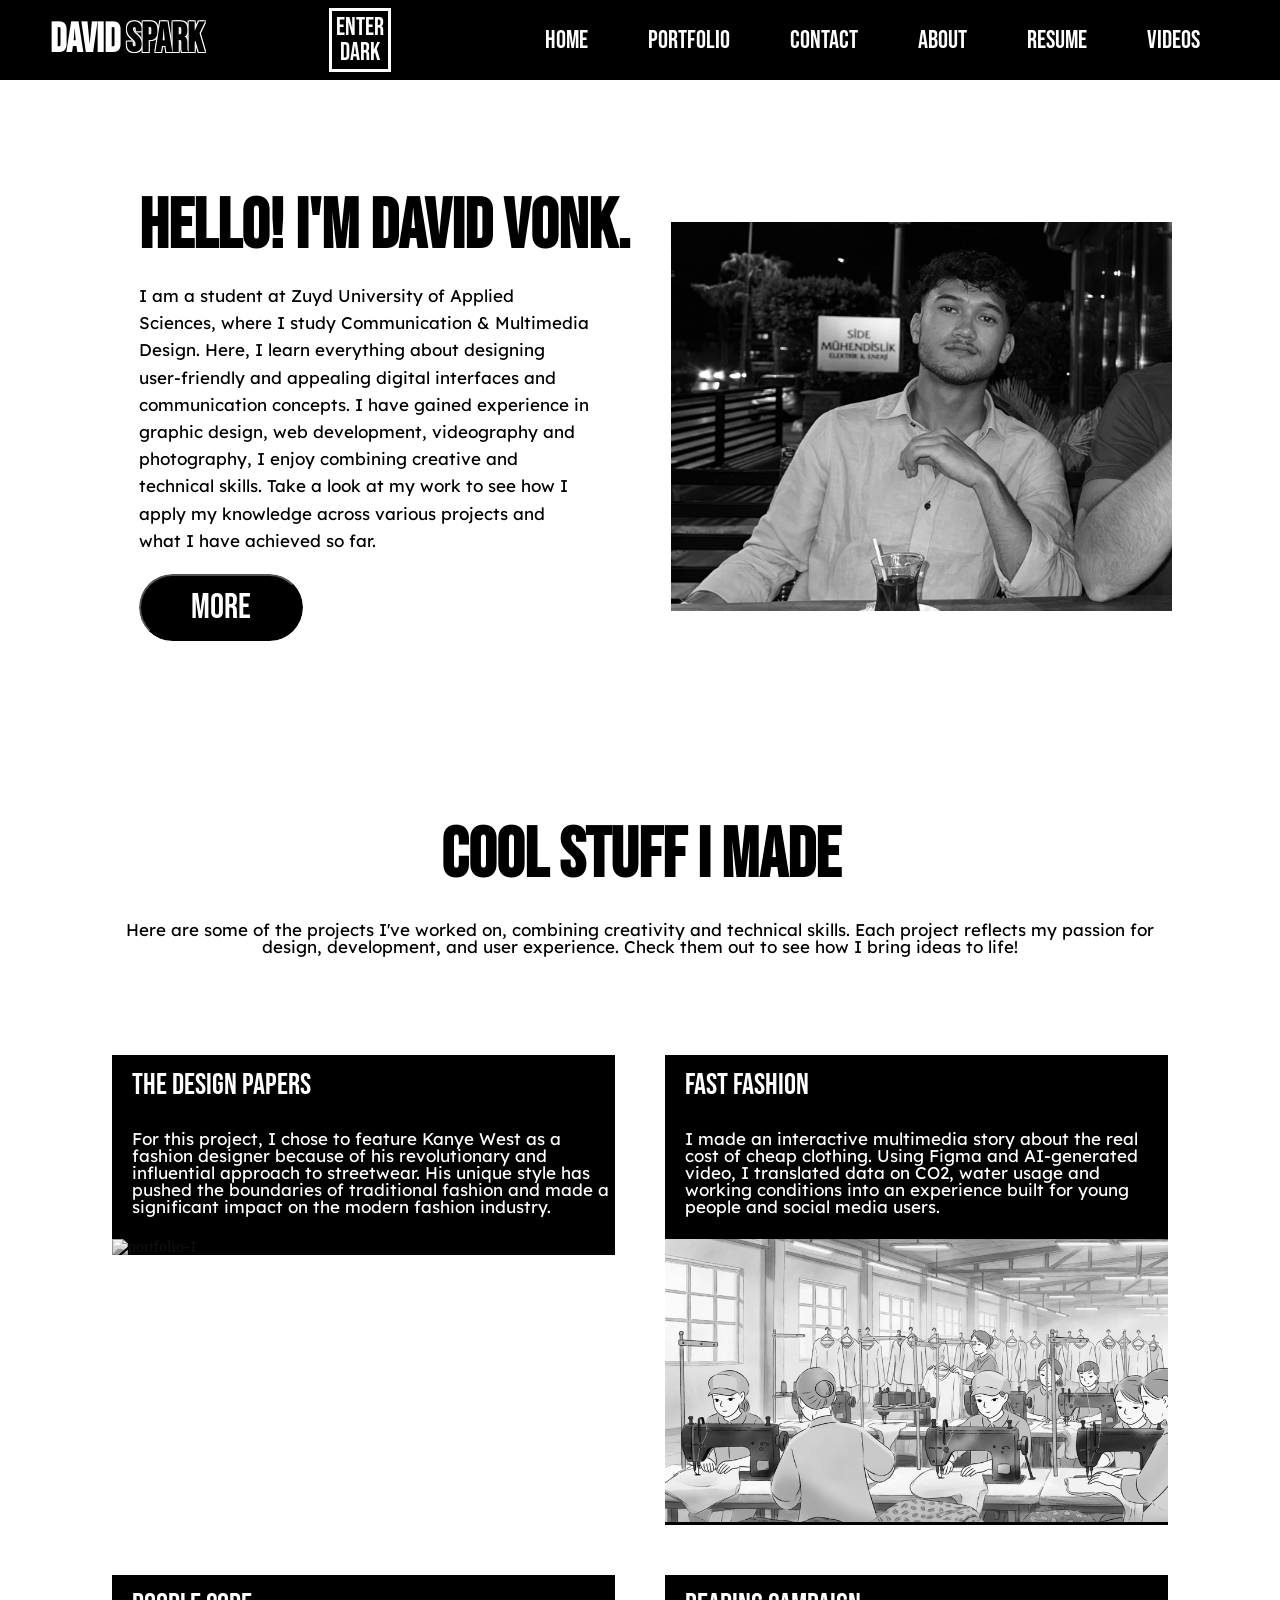
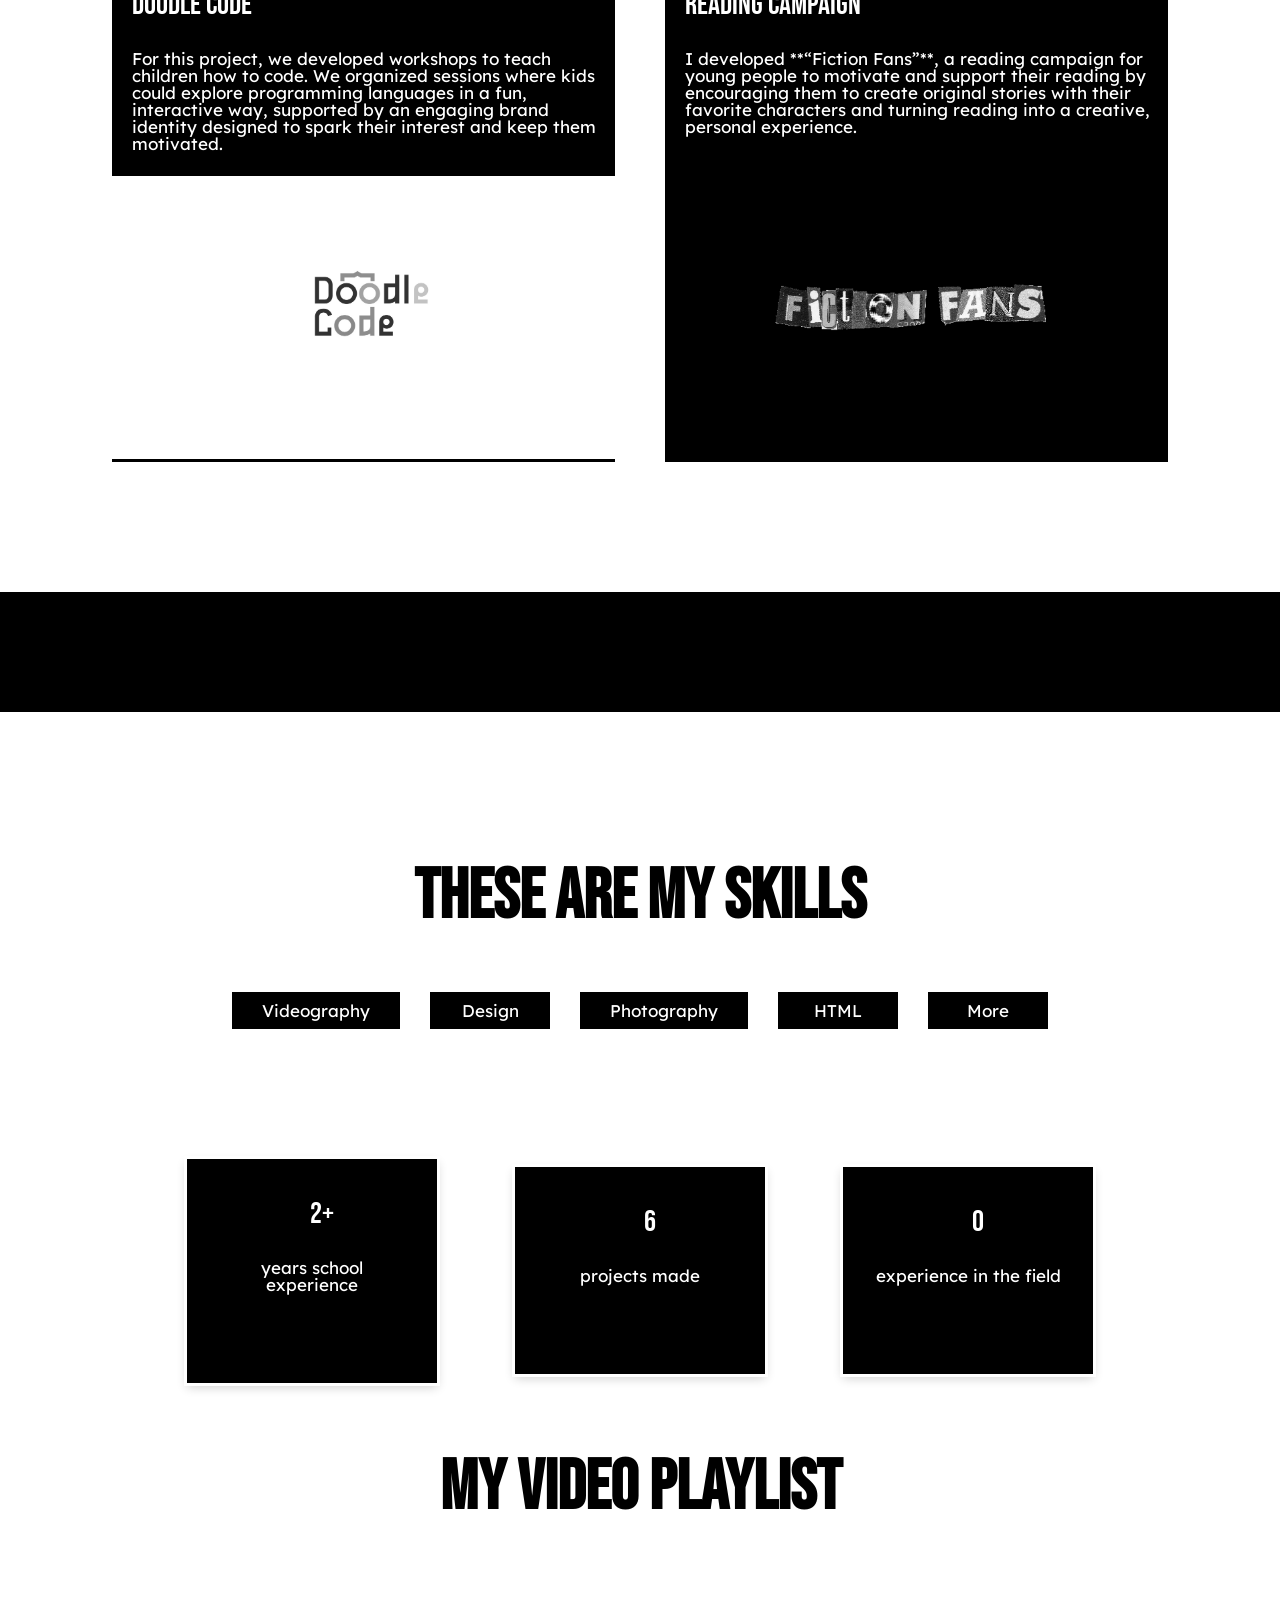
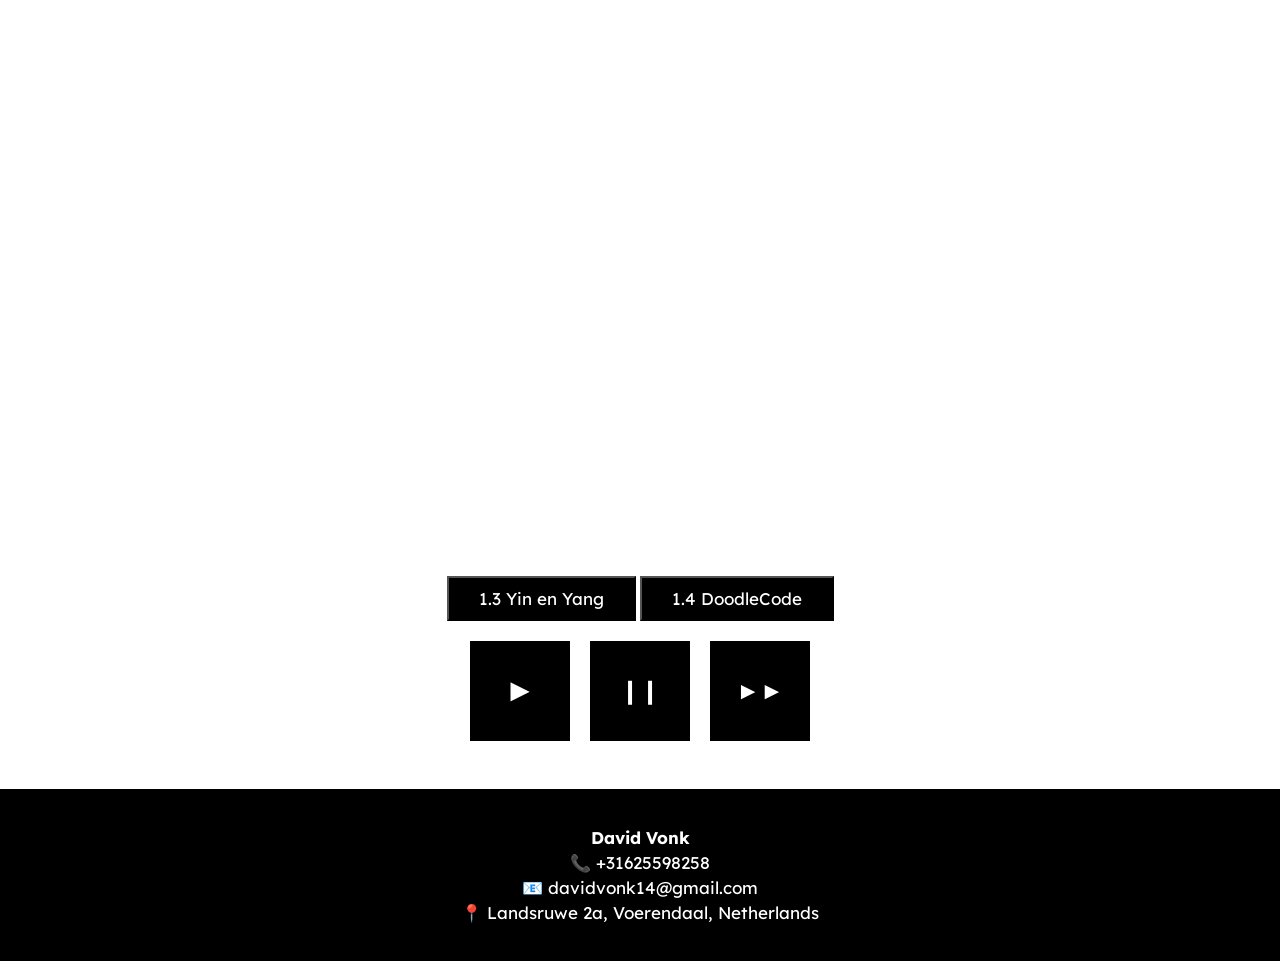
==== commit 850eb244: "Update index.html" ====
--- a/index.html
+++ b/index.html
@@ -151,7 +151,7 @@
 
         <section class="stats-section">
             <div class="stat-card">
-                <h2>1+</h2>
+                <h2>2+</h2>
                 <p>years school experience</p>
             </div>
             <div class="stat-card">
